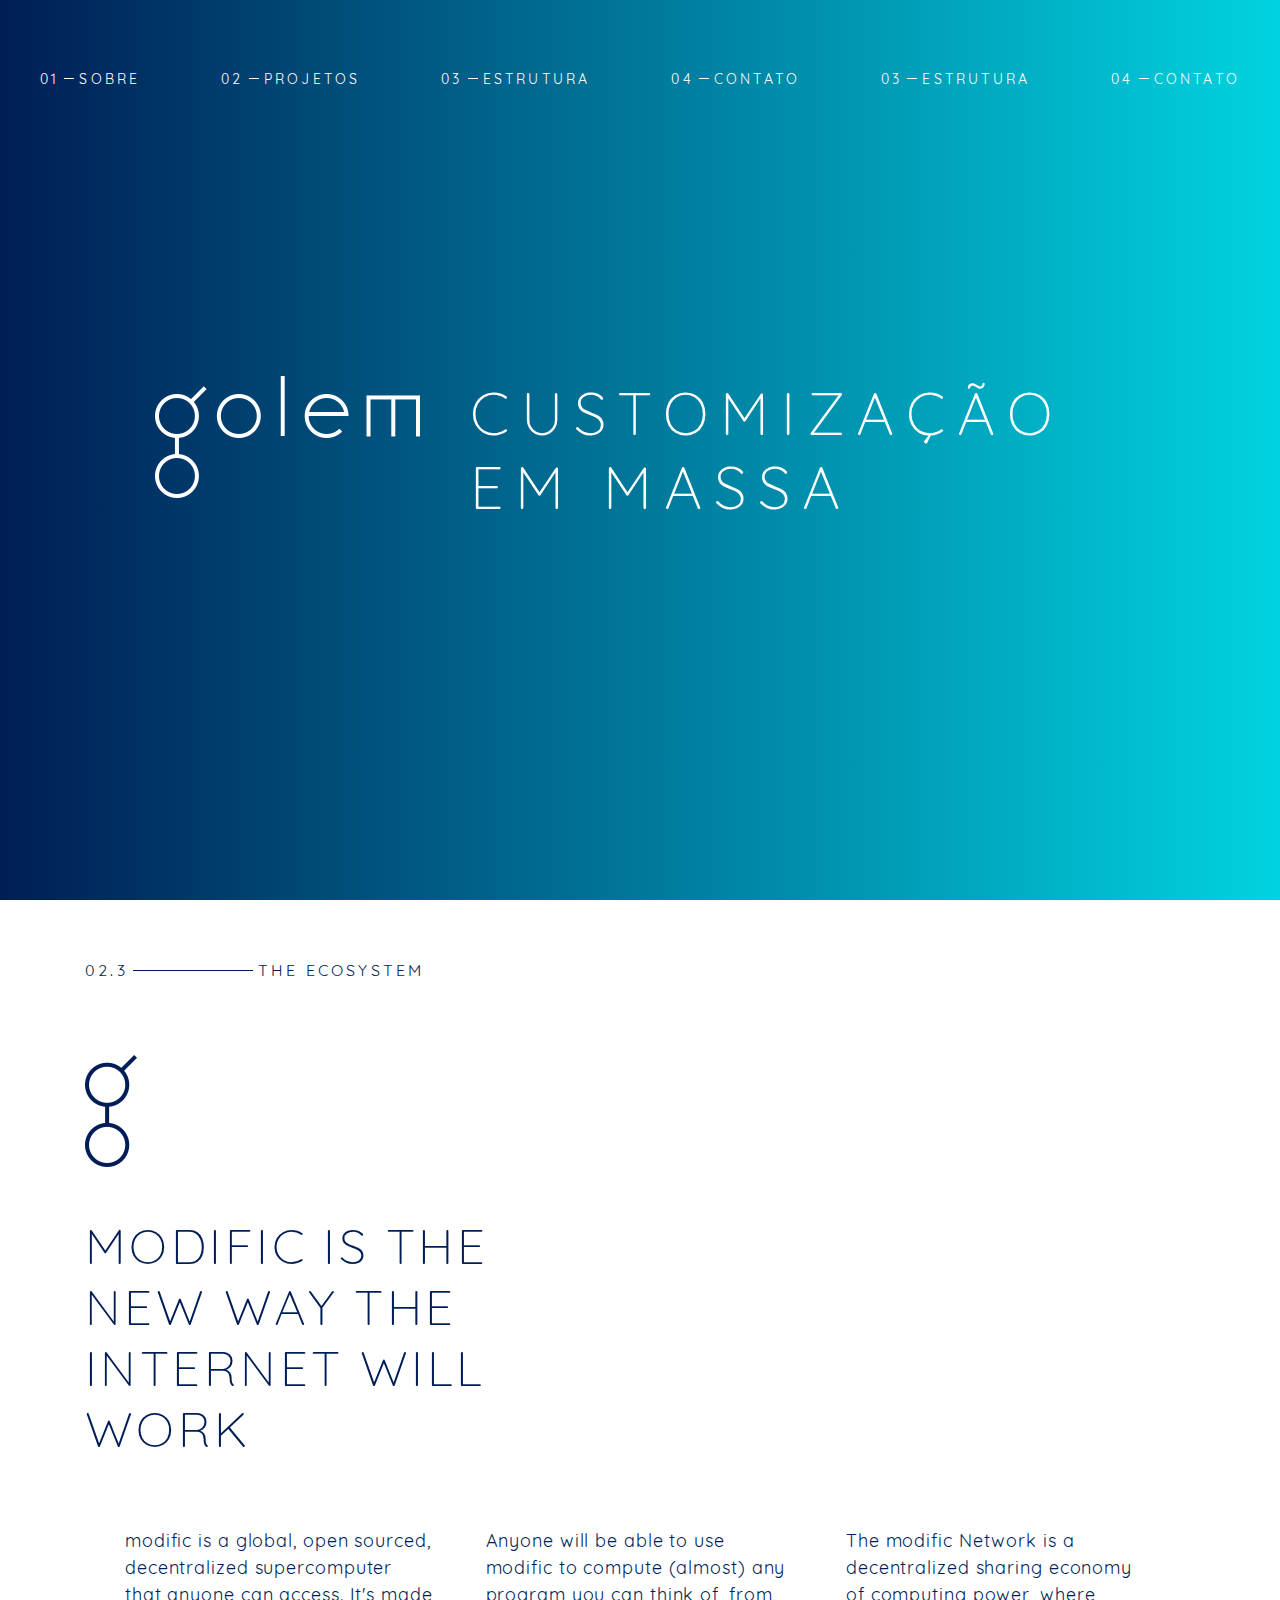
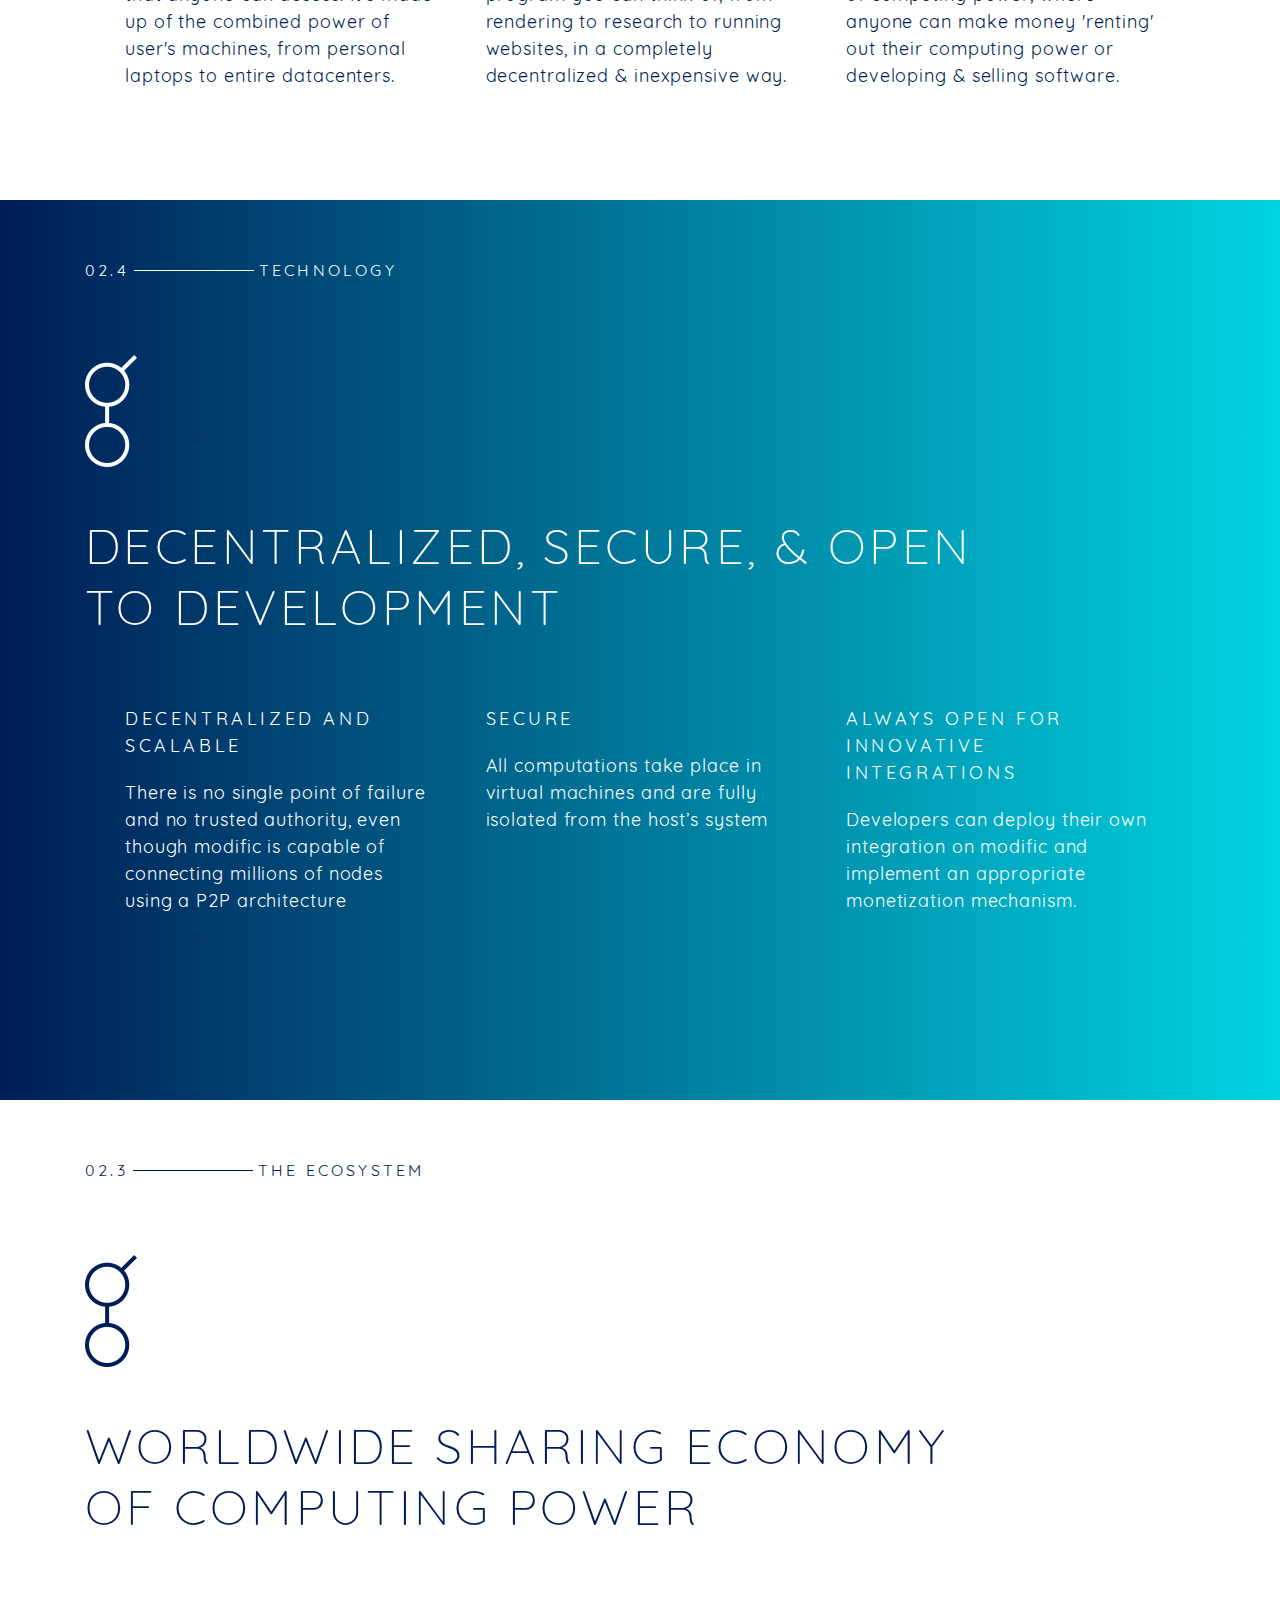
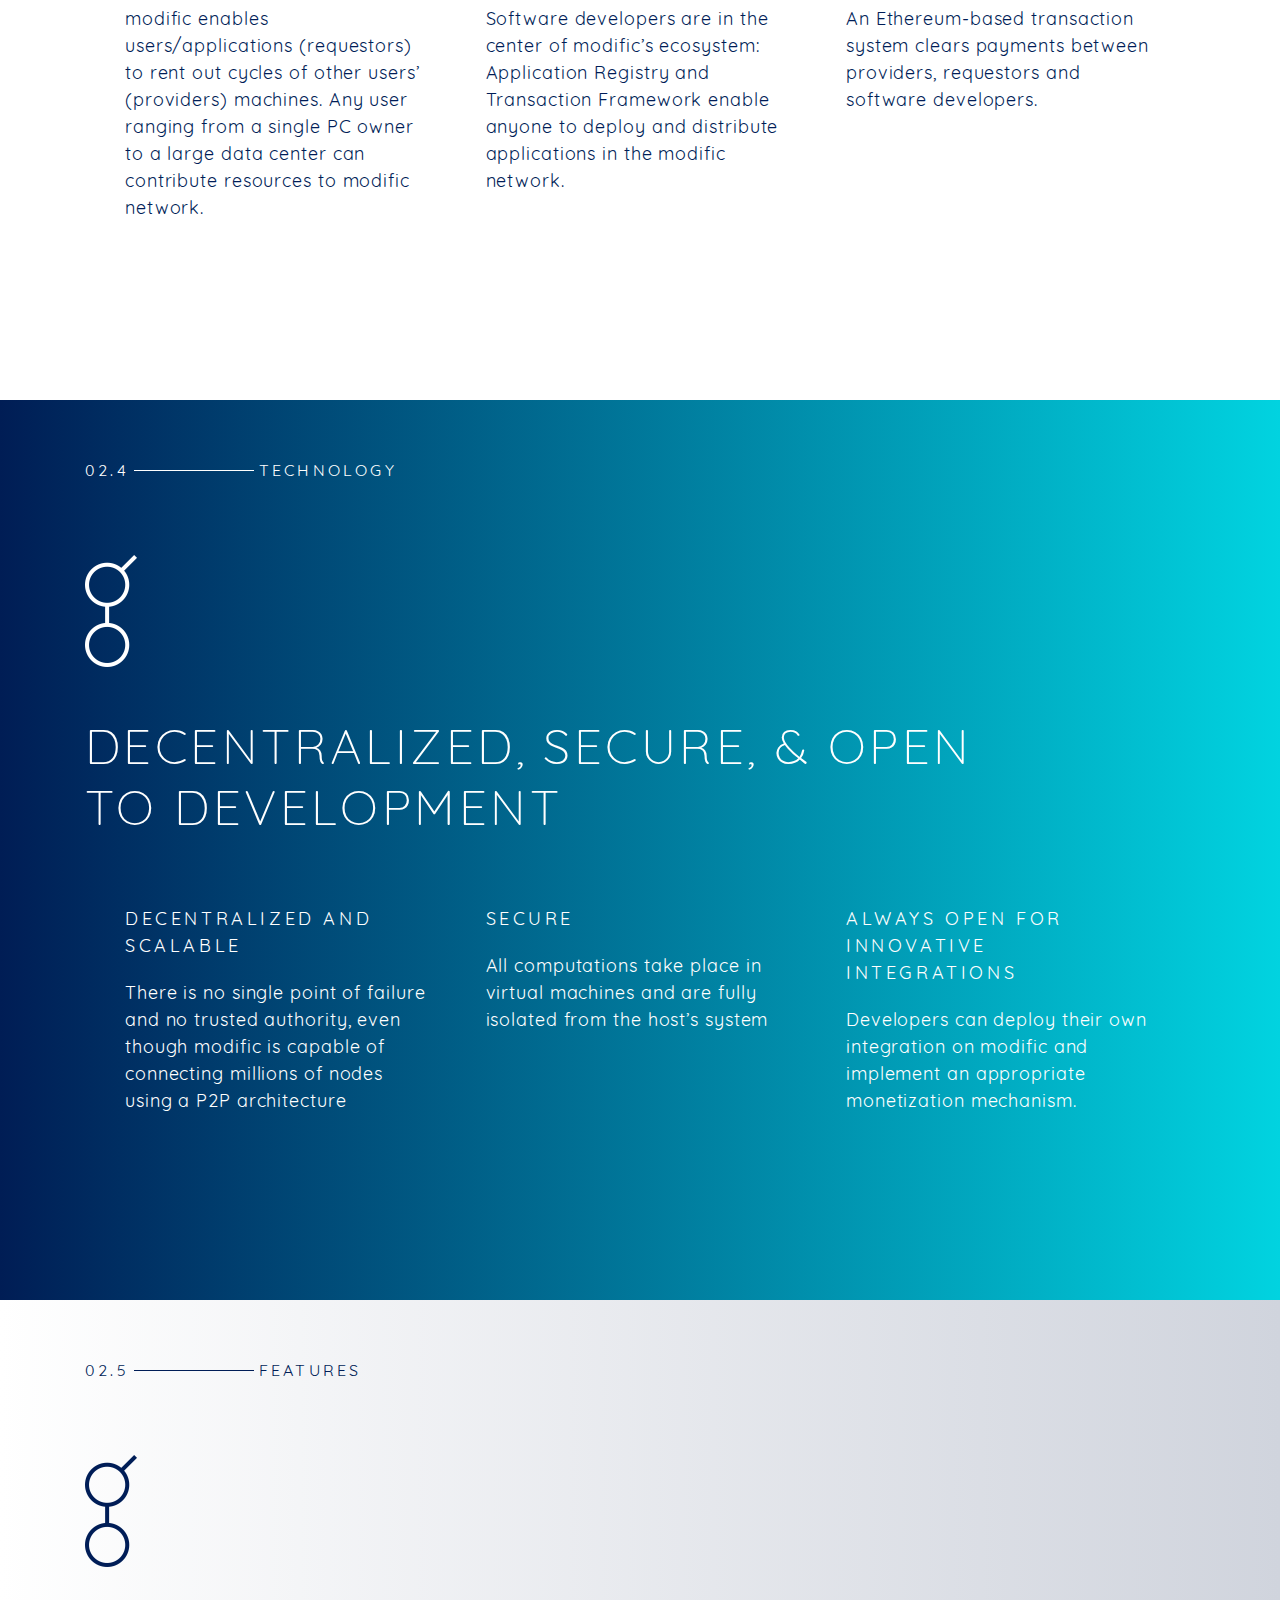
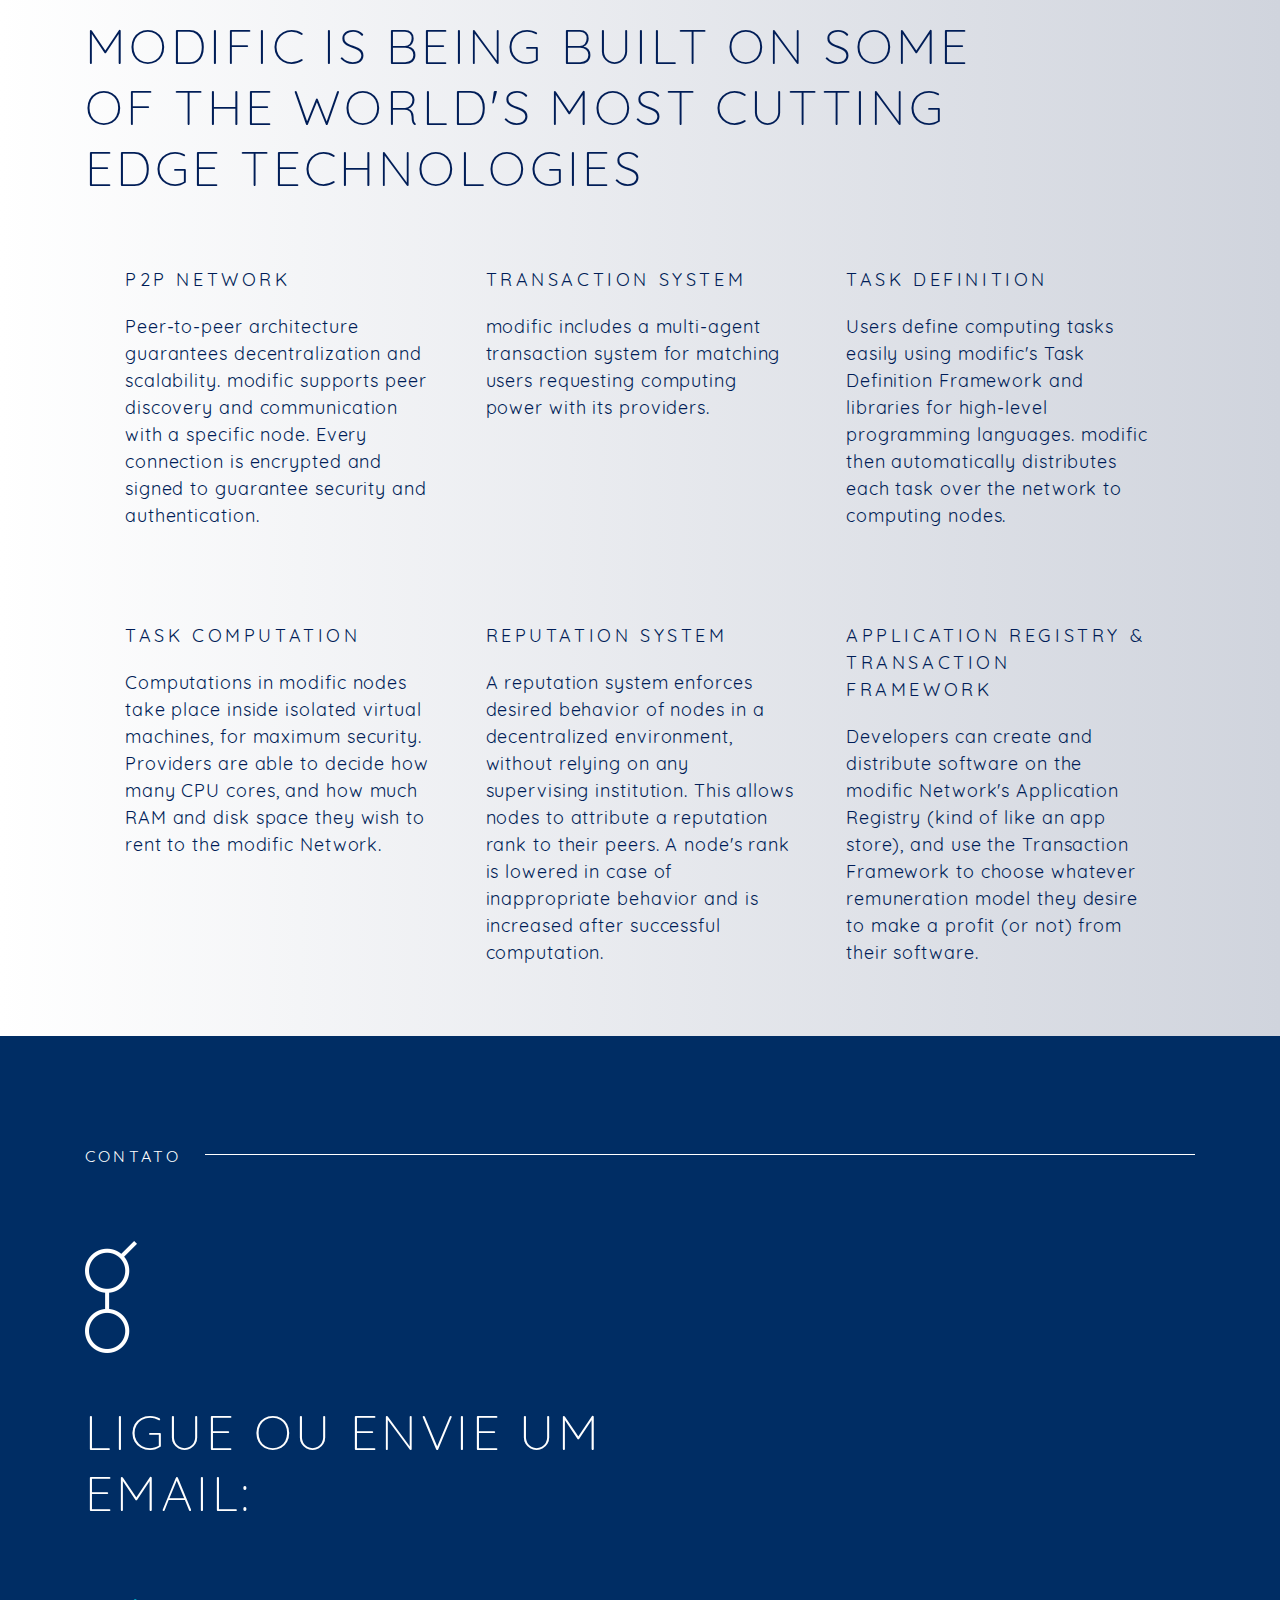
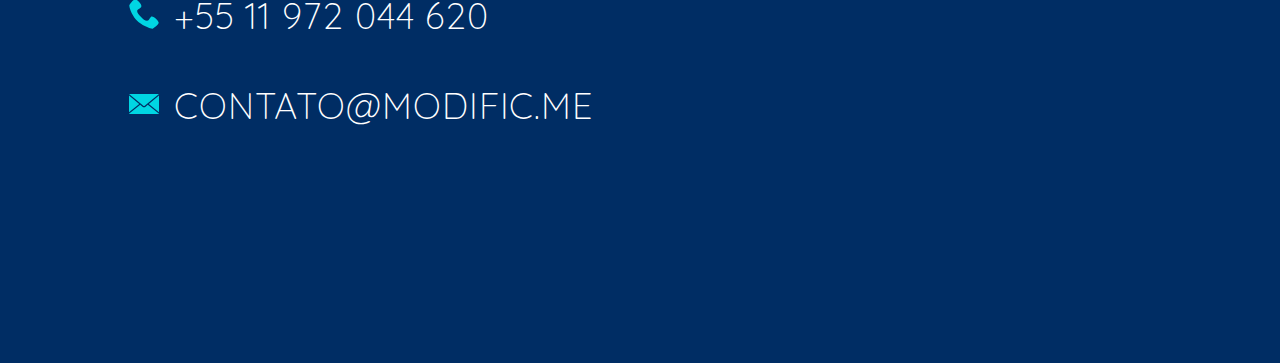
==== index.html @ 204a8d0f "Final do primeiro dia" ====
<!DOCTYPE html>
<html lang="en">
<head>
    <meta charset="UTF-8">
    <meta name="viewport" content="width=device-width, initial-scale=1, maximum-scale=1, user-scalable=no">
    <meta name="description" content="Mass Customization">
    <meta name="keywords" content="Modific, 3D">
    <meta name="msapplication-config" content="icons/browserconfig.xml" />
    <title>Modific.me</title>
    <link rel="stylesheet" href="css/vendor.min.css">
    <link rel="stylesheet" href="css/main.css">
    <link rel="stylesheet" href="css/additional.css">
    <!--[if IE]><link rel="shortcut icon" href="icons/favicon.ico"><![endif]-->
    <link rel="apple-touch-icon-precomposed" href="icons/apple-touch-icon.png">
    <link rel="icon" href="icons/favicon-32x32.png">
    <link rel="manifest" href="icons/manifest.json">
</head>
<body class="home">
<div class="container">
    <div class="wraper gradient" id="wraper1">
        <div class="page" id="home">
          <nav class="nav">
                <ul class="nav__list">
                    <li class="nav__item"><a href="sobre.html">01<span></span>sobre</a></li>
                    <li class="nav__item"><a href="projetos.html">02<span></span>projetos</a></li>
                    <li class="nav__item"><a href="estrutura.html">03<span></span>estrutura</a></li>
                    <li class="nav__item"><a href="contato.html">04<span></span>contato</a></li>
                    <li class="nav__item"><a href="estrutura.html">03<span></span>estrutura</a></li>
                    <li class="nav__item"><a href="contato.html">04<span></span>contato</a></li>
                </ul>
            </nav>
           <div class="inside">
                <div class="scroll"></div>
                <canvas id="stage" class="canvas"></canvas>
                <div class="hamburger"> <span>toggle menu</span></div>
                <div class="title"> <img src="img/modific.png">
                    <div class="text"> Customização<br>
                        em Massa</div>
               </div>
           </div>
        </div>
    </div>
    <div class="wraper white" id="wraper4">
        <div class="page" id="page4">
            <div class="inside">
                <header> 02.3<span></span>THE ECOSYSTEM</header>
                <section class="col-3">
                    <h1>modific Is The New Way The Internet Will Work</h1>
                    <div class="row">
                        <p>modific is a global, open sourced, decentralized supercomputer  that anyone can access. It's made up of the combined power of user's machines, from personal laptops to entire datacenters.</p>
                        <p>Anyone will be able to use modific to compute (almost) any program you can think of, from rendering to research to running websites, in a completely decentralized & inexpensive way.</p>
                        <p>The modific Network is a decentralized sharing economy of computing power, where anyone can make money 'renting' out their computing power or developing & selling software.</p>
                    </div>
                </section>
            </div>
        </div>
    </div>







    <div class="wraper gradient" id="wraper5">
        <div class="page" id="page5">
            <div class="inside">
                <header> 02.4<span></span>TECHNOLOGY</header>
                <section class="col-3">
                    <h1 class="wide">Decentralized, Secure, & Open to Development</h1>
                    <div class="row">
                        <p>
                           <span>DECENTRALIZED AND SCALABLE</span>
                            There is no single point of failure and no trusted authority, even though modific is capable of  connecting millions of nodes using a P2P architecture
                        </p>
                        <p>
                            <span>SECURE</span>
                            All computations take place in virtual machines and are fully isolated from the host’s system
                        </p>
                        <p>
                            <span>ALWAYS OPEN FOR INNOVATIVE INTEGRATIONS</span>
                            Developers can deploy their own integration on modific and implement an appropriate monetization mechanism.
                        </p>
                    </div>
                </section>
            </div>
        </div>
    </div>
    <div class="wraper white" id="wraper4">
        <div class="page" id="page4">
            <div class="inside">
                <header> 02.3<span></span>THE ECOSYSTEM</header>
                <section class="col-3">
                    <h1 class="wide">Worldwide Sharing Economy of Computing Power</h1>
                    <div class="row">
                        <p>modific enables users/applications (requestors) to rent out cycles of other users’ (providers) machines. Any user ranging from a single PC owner to a large data center can contribute resources to modific network.</p>
                        <p>Software developers are in the center of modific’s ecosystem: Application Registry and Transaction Framework enable anyone to deploy and distribute applications in the modific network.</p>
                        <p>An Ethereum-based transaction system clears payments between providers, requestors and software developers.</p>
                    </div>
                </section>
            </div>
        </div>
    </div>
    <div class="wraper gradient" id="wraper5">
        <div class="page" id="page5">
            <div class="inside">
                <header> 02.4<span></span>TECHNOLOGY</header>
                <section class="col-3">
                    <h1 class="wide">Decentralized, Secure, & Open to Development</h1>
                    <div class="row">
                        <p>
                           <span>DECENTRALIZED AND SCALABLE</span>
                            There is no single point of failure and no trusted authority, even though modific is capable of  connecting millions of nodes using a P2P architecture
                        </p>
                        <p>
                            <span>SECURE</span>
                            All computations take place in virtual machines and are fully isolated from the host’s system
                        </p>
                        <p>
                            <span>ALWAYS OPEN FOR INNOVATIVE INTEGRATIONS</span>
                            Developers can deploy their own integration on modific and implement an appropriate monetization mechanism.
                        </p>
                    </div>
                </section>
            </div>
        </div>
    </div>
    <div class="wraper grey-gradient font-dark" id="wraper6">
        <div class="page" id="page6">
            <div class="inside">
                <header> 02.5<span></span>FEATURES</header>
                <section class="col-3">
                    <h1 class="wide">modific is being built on some of the world's most cutting edge technologies</h1>
                    <div class="row">
                        <p>
                            <span>P2P Network</span>
                            Peer-to-peer architecture guarantees decentralization and scalability. modific supports peer discovery and communication with a specific node. Every connection is encrypted and signed to guarantee security and authentication.
                        </p>
                        <p>
                            <span>Transaction System</span>
                            modific includes a multi-agent transaction system for matching users requesting computing power with its providers.
                        </p>
                        <p>
                            <span>Task Definition</span>
                            Users define computing tasks easily using modific's Task Definition Framework and libraries for high-level programming languages. modific then automatically distributes each task over the network to computing nodes.
                        </p>
                    </div>
                    <div class="row">
                        <p>
                            <span>Task Computation</span>
                            Computations in modific nodes take place inside isolated virtual machines, for maximum security. Providers are able to decide how many CPU cores, and how much RAM and disk space they wish to rent to the modific Network.
                        </p>
                        <p>
                            <span>Reputation System</span>
                            A reputation system enforces desired behavior of nodes in a decentralized environment, without relying on any supervising institution. This allows nodes to attribute a reputation rank to their peers. A node's rank is lowered in case of inappropriate behavior and is increased after successful computation.
                        </p>
                        <p>
                            <span>Application Registry & Transaction Framework</span>
                            Developers can create and distribute software on the modific Network's Application Registry (kind of like an app store), and use the Transaction Framework to choose whatever remuneration model they desire to make a profit (or not) from their software.
                        </p>
                    </div>
                </section>
            </div>
        </div>
    </div>

    <div class="wraper blue" id="wraper9">
        <div class="page" id="contact">
            <div class="inside">
                <section class="col-3">
                    <div class="footer-title"><span>Contato</span></div>
                    <h1 class="white">Ligue ou envie um email:</h1>
                    <div class="row">
                        <ul>
                            <li>
                                <a href="tel:+55%2011%20972%20044%20620">
                                    <svg version="1.1" xmlns="http://www.w3.org/2000/svg" xmlns:xlink="http://www.w3.org/1999/xlink" x="0px" y="0px" height="30" width="38" viewBox="0 0 1000 1000" enable-background="new 0 0 1000 1000" xml:space="preserve">
                                        <metadata> Svg Vector Icons : http://www.onlinewebfonts.com/icon </metadata>
                                        <g>
                                            <g>
                                                <path d="M728.7,598c-65.3,65.3-65.3,130.7-130.7,130.7S467.3,663.3,402,598c-65.3-65.3-130.7-130.7-130.7-196s65.3-65.3,130.7-130.7C467.3,206,271.3,10,206,10S10,206,10,206c0,130.7,134.2,395.6,261.3,522.7C398.4,855.8,663.3,990,794,990c0,0,196-130.7,196-196C990,728.7,794,532.7,728.7,598z"/>
                                            </g>
                                        </g>
                                    </svg>
                                    +55 11 972 044 620
                                </a>
                            </li>
                            <li>
                                <a href="mailto:contato@modific.me">
                                    <svg height="30" width="38" xmlns="http://www.w3.org/2000/svg" xmlns:xlink="http://www.w3.org/1999/xlink" version="1.1" id="Capa_1" x="0px" y="0px" width="512px" height="512px" viewBox="0 0 612 612" style="enable-background:new 0 0 612 612;" xml:space="preserve">
                                        <g>
                                            <path d="M306.768,346.814h0.131c4.615,0,9.176-1.339,12.866-3.777l1.001-0.643c0.218-0.142,0.446-0.271,0.675-0.424l11.658-9.645   l278.259-229.624c-0.576-0.795-1.557-1.339-2.602-1.339H3.233c-0.751,0-1.448,0.272-2.003,0.729l291.125,239.954   C296.024,345.083,301.259,346.814,306.768,346.814z M0,133.899v340.37l208.55-168.471L0,133.899z M403.668,306.941L612,474.356   V135.031L403.668,306.941z M337.431,361.585c-8.305,6.814-19.168,10.57-30.576,10.57c-11.451,0-22.304-3.734-30.587-10.516   l-47.765-39.394L0,506.806v0.587c0,1.753,1.502,3.244,3.276,3.244h605.491c1.741,0,3.232-1.491,3.232-3.255v-0.544L383.693,323.4   L337.431,361.585z" fill="#454544"/>
                                        </g>
                                    </svg>
                                    contato@modific.me
                                </a>
                            </li>
                        </ul>
                    </div>
                </section>
            </div>
        </div>
    </div>
</div>
<script src="js/vendor.min.js"></script>
<script src="js/main.js"></script>
</body>
</html>
---- css/main.css ----
@font-face {
    font-family: 'Quicksand-Light';
    src: url("fonts/Quicksand-Light.ttf");
    font-weight: normal;
    font-style: normal
}

@font-face {
    font-family: 'Quicksand-Regular';
    src: url("fonts/Quicksand-Regular.ttf");
    font-weight: normal;
    font-style: normal
}

@font-face {
    font-family: 'Quicksand-Medium';
    src: url("fonts/Quicksand-Regular.ttf");
    font-weight: normal;
    font-style: normal
}

* {
    box-sizing: border-box;
    outline: none
}

html,
body,
.canvas {
    height: 100% !important;
    width: 100% !important;
    display: block
}

body {
    font-family: "Quicksand-Regular", Helvetica, Arial, Sans-serif;
    letter-spacing: 0.2em;
    -webkit-font-smoothing: antialiased;
    -moz-osx-font-smoothing: grayscale;
    text-rendering: optimizeLegibility;
}

a {
    color: #00d6e3;
    text-decoration: none;
}

a:hover {
    color: #00d6e3;
}

.static .container {
    position: relative;
    height: auto;
}

.container {
    position: absolute;
    top: 0;
    left: 0;
    z-index: 10;
    width: 100%;
    height: 100%;
    margin: 0 auto
}

.container .wraper {
    position: relative;
    width: 100%;
    padding: 0 20px
}

.clearfix:after {
    content: "";
    display: table;
    clear: both;
}

@media screen and (min-width: 768px) {
    .container .wraper {
        min-height: 100%
    }
}

@media screen and (min-width: 1024px) {
    .container .wraper {
        padding: 0 40px
    }
}

.wraper.gradient {
    background: #001d55;
    background: -moz-linear-gradient(left, #001d55 0%, #01d3e0 100%);
    background: -webkit-linear-gradient(left, #001d55 0%,#01d3e0 100%);
    background: linear-gradient(to right, #001d55 0%,#01d3e0 100%);
    filter: progid:DXImageTransform.Microsoft.gradient( startColorstr='#001d55', endColorstr='#01d3e0',GradientType=1 );
}

.container .wraper .hamburger {
    position: fixed;
    overflow: hidden;
    margin: 0;
    padding: 0;
    top: 70px;
    right: 30px;
    width: 55px;
    height: 34px;
    font-size: 0;
    text-indent: -9999px;
    cursor: pointer;
    z-index: 1000;
    display: none;
}

.container .wraper .hamburger span {
    display: block;
    position: absolute;
    top: 15px;
    width: 55px;
    left: 0;
    right: 18px;
    height: 4px;
    background-color: #001d57
}

.container .wraper .hamburger span::before,
.container .wraper .hamburger span::after {
    position: absolute;
    display: block;
    left: 0;
    width: 100%;
    height: 4px;
    background-color: #001d57;
    content: ""
}

.container .wraper .hamburger span::before {
    top: -14px
}

.container .wraper .hamburger span::after {
    bottom: -14px
}

.container .wraper .hamburger.is-active {
    position: absolute;
    z-index: 3000;
    top: 30px;
    right: 30px;
}

.container .wraper .hamburger.is-active span,
.container .wraper .hamburger.is-active span::before,
.container .wraper .hamburger.is-active span::after {
    background-color: #fff !important
}

.container .wraper:first-child {
    padding-bottom: 0;
    height: 100%
}

.container .wraper:first-child .page {
    padding: 0 !important
}

.container .wraper:first-child .page .title {
    width: 100%;
    position: absolute;
    top: 50%;
    left: 50%;
    text-align: center;
    -webkit-transform: translate(-50%, -50%);
    -moz-transform: translate(-50%, -50%);
    -ms-transform: translate(-50%, -50%);
    -o-transform: translate(-50%, -50%);
    transform: translate(-50%, -50%)
}

@media screen and (max-width: 480px) {
    .container .wraper:first-child .page .title img {
        width: 70%
    }
}

@media screen and (min-width: 1120px) {
    .container .wraper:first-child .page .title {
        -webkit-filter: blur(0);
        -moz-filter: blur(0);
        filter: blur(0);
        width: 970px;
        text-align: left
    }
    .container .wraper:first-child .page .title img,
    .container .wraper:first-child .page .title .text {
        float: left
    }
}

.container .wraper:first-child .page .title .text {
    color: #fff;
    text-transform: uppercase;
    font: 59px 'Quicksand-Light';
    letter-spacing: 0.2em;
    padding-left: 50px;
    display: none
}

@media screen and (min-width: 1120px) {
    .container .wraper:first-child .page .title .text {
        display: block
    }
}

.container .wraper:first-child .page .explore {
    position: absolute;
    bottom: 50px;
    left: 50%;
    -webkit-transform: translate(-50%, -50%);
    -moz-transform: translate(-50%, -50%);
    -ms-transform: translate(-50%, -50%);
    -o-transform: translate(-50%, -50%);
    transform: translate(-50%, -50%);
    text-align: center;
    cursor: pointer;
    color: #00d5e3;
    text-decoration: none;
    font: 10px 'Quicksand-Regular';
    letter-spacing: 0.2em;
    text-transform: uppercase;
    z-index: 3;
}

@media screen and (min-width: 1120px) {
    .container .wraper:first-child .page .explore {
        -webkit-filter: blur(0);
        -moz-filter: blur(0);
        filter: blur(0);
        text-align: left
    }
}

@media screen and (max-width: 520px) {
    .container .wraper:first-child .page .explore {
        bottom: 70px;
    }
}

@media screen and (min-width: 480px) {
    .container .wraper:first-child .page .explore {
        font-size: 18px
    }
}

.container .wraper:first-child .page .explore img,
.container .wraper:first-child .page .explore span {
    float: left;
    display: block
}

.container .wraper:first-child .page .explore span {
    padding: 10px 0 0 46px
}

.container .wraper:first-child .page .explore:before {
    position: absolute;
    top: 0;
    left: 0;
    content: '';
    background-image: url("../img/explore.png");
    background-repeat: no-repeat;
    background-position: 0 0;
    width: 26px;
    height: 42px
}

.container .wraper:first-child .page .explore:hover {
    color: #ffffff
}

.container .wraper:first-child .page .explore:hover:before {
    background-position: -26px 0
}

.container .wraper:last-child {
    padding-bottom: 20px
}

@media screen and (min-width: 1024px) {
    .container .wraper:last-child {
        padding-bottom: 40px
    }
}

.container .wraper:last-child .page {
    padding-bottom: 80px
}

.container .wraper.dark {
    background: #272727
}

.container .wraper.white {
    background: #fff
}

.container .wraper.grey {
    background: #f3f4f4;
    color: #001d57;
}

.container .wraper.blue {
    background: #002d64;
    color: #ffffff;
}

.container .wraper.grey-gradient {
    background: #d0d4dd;
    background: -moz-linear-gradient(left, #ffffff 0%, #d0d4dd 100%);
    background: -webkit-linear-gradient(left, #ffffff 0%,#d0d4dd 100%);
    background: linear-gradient(to right, #ffffff 0%,#d0d4dd 100%);
    filter: progid:DXImageTransform.Microsoft.gradient( startColorstr='#ffffff', endColorstr='#d0d4dd',GradientType=1 );
}

@media screen and (min-width: 768px) {
    .container .wraper.with-web .inside {
        padding-top: 0 !important
    }
}

@media screen and (min-width: 1280px) {
    .container .wraper.with-web .page section h1 {
        margin: 130px 0 78px 0
    }
}

.container .wraper .page {
    overflow: hidden;
    *zoom: 1;
    position: relative;
    width: 100%;
    height: 100%;
}

.container .wraper .page .inside {
    max-width: 1150px;
    margin: 0 auto;
    padding: 20px
}

.container .wraper .page header {
    color: #001d57;
    font: 16px "Quicksand-Medium";
    text-transform: uppercase;
    position: relative;
    margin-top: 90px;
}

.container .wraper .page header:first-child {
    margin-top: 40px;
}

.container .wraper .page header.with-margin {
    margin-bottom: 40px;
}

.container .wraper.gradient .page header, .container .wraper.dark .page header {
    color: #ffffff;
}

@media screen and (min-width: 768px) {
    .container .wraper .page header.with-web {
        margin-top: 100px;
        margin-bottom: 100px
    }
}

@media screen and (min-width: 1024px) {
    .container .wraper .page header.with-web {
        margin-top: 200px;
        margin-bottom: 100px
    }
}

@media screen and (min-width: 1424px) {
    .container .wraper .page header.with-web {
        margin-top: 300px;
        margin-bottom: 200px
    }
}

.container .wraper .page header span {
    position: relative;
    top: -5px;
    display: inline-block;
    width: 20px;
    margin: 0 5px;
    height: 1px;
    background: #001d57
}

.container .wraper.gradient .page header span, .container .wraper.dark .page header span {
    background: #ffffff;
}

@media screen and (min-width: 768px) {
    .container .wraper .page header span {
        width: 120px
    }
}

.container .wraper .page .web {
    display: none;
    position: absolute;
    top: 80px;
    left: 50%;
    width: 60%;
    max-width: 900px;
    -webkit-transform: translateX(-50%);
    -moz-transform: translateX(-50%);
    -ms-transform: translateX(-50%);
    -o-transform: translateX(-50%);
    transform: translateX(-50%);
    z-index: 0;
}

@media screen and (min-width: 768px) {
    .container .wraper .page .web {
        display: block
    }
}

.container .wraper .page section {
    overflow: hidden;
    *zoom: 1;
    z-index: 1;
    position: relative;
}

.container .wraper .page section ul {
    letter-spacing: 0.05em;
    font-family: 'Quicksand-Regular';
    font-size: 14px;
    padding-left: 20px;
    margin: 0;
}

.container .wraper .page section ul li {
    margin-top: 20px;
}

@media screen and (min-width: 1120px) {
    .container .wraper .page section {
        margin-bottom: 50px
    }
}

.container .wraper .page section h1 {
    position: relative;
    color: #001d57;
    font: 24px 'Quicksand-Light';
    letter-spacing: 0.07em;
    width: 90%;
    margin: 50px 0 50px 0;
    max-width: 500px;
    text-transform: uppercase;
}

.container .wraper .page section h1.wide {
    max-width: 920px;
}

.container .wraper.gradient .page section h1, .container .wraper.dark .page section h1 {
    color: #ffffff;
}

.container .wraper .page section h1.no-logo {
    margin-top: 40px;
}

.container .wraper .page section h1.no-logo:before {
    display: none;
}

.container .wraper .page section h1.white {
    color: #ffffff;
}

@media screen and (min-width: 768px) {
    .container .wraper .page section h1 {
        margin: 180px 0 50px 0;
        font-size: 49px
    }
    .container .wraper .page section h1:before {
        content: '';
        position: absolute;
        top: -130px;
        left: 0;
        background-image: url("../img/modific-letter-blue.png");
        background-position: 0 0;
        background-repeat: no-repeat;
        width: 52px;
        height: 112px
    }

    .container .wraper.gradient .page section h1:before, .container .wraper.dark .page section h1:before {
        background-image: url('../img/modific-letter-white.png');
    }

    .page-press .container .wraper .page section h1:before {
        background-image: url("../img/modific-blue.png");
        width: 265px;
        height: 122px
    }
}

@media screen and (min-width: 1280px) {
    .container .wraper .page section h1 {
        padding-top: 30px;
        margin: 205px 0 50px;
        width: 930px
    }
}

@media screen and (min-width: 1120px) {
    .container .wraper .page section .row {
        overflow: hidden;
        *zoom: 1;
        margin-bottom: 75px;
        padding: 0 40px;
    }
    .container .wraper .page section .row:last-child {
        margin-bottom: 0
    }
    .container .wraper .page section.col-3 p {
        width: 30%;
        margin-right: 5%;
        padding-right: 0;
    }
    .container .wraper .page section.col-3 p:last-child {
        margin-right: 0;
    }
    .container .wraper .page section.col-2 p, .container .wraper .page section.col-2 .row > div {
        width: 46%;
        padding-right: 0;
        margin-right: 8%;
    }
    .container .wraper .page section.col-2 p:last-child, .container .wraper .page section.col-2 .row > div:last-child {
        margin-right: 0;
    }
    .container .wraper .page section.col-2 .row > div {
        float: left;
    }
}

.container .wraper .page section p {
    color: #001d57;
    width: 100%;
    float: none;
    font: 14px 'Quicksand-Regular';
    margin-bottom: 40px;
    letter-spacing: 0.05em
}

.container .wraper.gradient .page section p, .container .wraper.dark .page section p {
    color: #ffffff;
}

.container .wraper .page section p span {
    text-transform: uppercase;
    display: block;
    margin-bottom: 20px;
    letter-spacing: 0.2em
}

.container .wraper .page section p span.uppercase {
    text-transform: uppercase;
    margin-bottom: 0;
    display: inline;
}

.container .wraper .page section p img,
.container .wraper .page section p svg {
    display: block;
    margin-top: 15px;
    border: 0
}

.container .wraper .page section p img.text-image {
    width: 100%;
    height: auto;
    margin-top: 5px;
}

.container .wraper .page section p img.photo {
    border-radius: 100%;
    max-width: 125px;
    height: auto;
    margin-bottom: 15px;
}

.container .wraper .page section p svg path {
    -webkit-transition: all 0.5s;
    -moz-transition: all 0.5s;
    -o-transition: all 0.5s;
    transition: all 0.5s;
    fill: #001d57;
}

.container .wraper .page section p a:hover svg path {
    fill: #001d57
}

@media screen and (min-width: 768px) {
    .container .wraper .page section p, .container .wraper .page section ul {
        font-size: 18px;
        line-height: 1.5em
    }
}

@media screen and (min-width: 1120px) {
    .container .wraper .page section p {
        margin-bottom: 0;
        float: left
    }
}

@media screen and (min-width: 1700px) {
    .container .wraper .page section p {
        padding-left: 60px
    }
}

.container .wraper .page section p:last-child {
    margin-right: 0
}

.container .wraper .page .video {
    position: relative;
    z-index: 2;
}

@media screen and (min-width: 768px) {
    .container .wraper .page .video {
        border: 1px solid #00d5e3;
        padding: 40px
    }
}

.container .wraper .page .video .inside {
    display: block;
    height: 0;
    padding-top: 10px;
    padding-bottom: 55.5%;
    margin-bottom: 10px;
    position: relative;
    overflow: hidden
}

.container .wraper .page .video .inside iframe {
    top: 0;
    left: 0;
    width: 100%;
    height: 100%;
    position: absolute;
    z-index: 1;
    opacity: 0;
    transition: opacity .5s;
}

.container .wraper #contact .imapp-btn .imapp,
.container .wraper #home .imapp-btn .imapp {
    background-image: url("../img/imapp.png");
    background-position: 0 0;
    background-repeat: no-repeat;
    width: 64px;
    height: 18px;
    display: inline-block
}

.container .wraper #contact .imapp-btn {
    position: absolute;
    right: 0;
    padding: 28px;
    -webkit-transition: all 0.5s;
    -moz-transition: all 0.5s;
    -o-transition: all 0.5s;
    transition: all 0.5s
}

.container .wraper #contact .imapp-btn:hover {
    background-color: #00d6e3
}

.container .wraper #home .imapp-btn {
    position: absolute;
    left: 50%;
    width: 100%;
    padding: 0 50px;
    -webkit-transform: translateX(-50%);
    -moz-transform: translateX(-50%);
    -ms-transform: translateX(-50%);
    -o-transform: translateX(-50%);
    transform: translateX(-50%);
    bottom: 50px;
    border: 0;
    display: none;
    color: #001d57;
    text-decoration: none;
    font-size: 20px;
    z-index: 2;
}

.container .wraper.gradient #home .imapp-btn {
    color: #00d5e3;
}

@media screen and (min-width: 620px) {
    .container .wraper #home .imapp-btn {
        display: block
    }
}

@media screen and (min-width: 1120px) {
    .container .wraper #home .imapp-btn {
        padding: 0;
        width: 925px
    }
}

@media screen and (max-width: 520px) {
    .container .wraper #home .imapp-btn {
        bottom: 20px;
    }
}

.container .wraper #contact ul {
    margin: 0;
    padding: 0
}

.container .wraper #contact ul li {
    list-style: none;
    color: #ffffff;
    font: 36px 'Quicksand-Light';
    margin-bottom: 45px;
    text-transform: uppercase
}

.container .wraper #contact ul li a {
    color: #ffffff;
    text-decoration: none;
    -webkit-transition: all 0.5s;
    -moz-transition: all 0.5s;
    -o-transition: all 0.5s;
    transition: all 0.5s
}

.container .wraper #contact ul li a svg path {
    fill: #00d6e3;
    -webkit-transition: all 0.5s;
    -moz-transition: all 0.5s;
    -o-transition: all 0.5s;
    transition: all 0.5s
}

.container .wraper #contact ul li a:hover {
    color: #00d6e3
}

.container .wraper #contact ul li a:hover svg path {
    fill: #00d6e3
}

.container .wraper #contact .row {
    margin-bottom: 0
}

.container .wraper #contact .imapp-btn {
    bottom: 0;
    border: 1px solid #00d6e3
}

.container .wraper #contact form {
    *zoom: 1;
    margin-bottom: 75px
}

.container .wraper #contact form:after {
    content: "";
    display: table;
    clear: both
}

.container .wraper #contact h1.white {
    width: auto;
    max-width: 700px;
}
.container .wraper #contact h1.white:before {
    background-image: url('../img/modific-letter-white.png');
}

@media screen and (min-width: 768px) {
    .container .wraper #contact form {
        border: 1px solid #00d6e3;
        padding: 40px
    }
}

.container .wraper #contact form input {
    float: left;
    height: 60px;
    font-size: 21px;
    font-family: "Quicksand-Regular";
}

.container .wraper #contact form input::-webkit-input-placeholder {
    color: #00d6e3;
    text-transform: uppercase;
    letter-spacing: .2em;
    transition: opacity .5s;
}

.container .wraper #contact form input:focus::-webkit-input-placeholder {
    opacity: .4;
}

.container .wraper #contact form input:-moz-placeholder {
    color: #00d6e3;
    text-transform: uppercase;
    letter-spacing: .2em;
    transition: opacity .5s;
}

.container .wraper #contact form input:focus:-moz-placeholder {
    opacity: .4;
}

.container .wraper #contact form input::-moz-placeholder {
    color: #00d6e3;
    text-transform: uppercase;
    letter-spacing: .2em;
    transition: opacity .5s;
}

.container .wraper #contact form input:focus::-moz-placeholder {
    opacity: .4;
}

.container .wraper #contact form input:-ms-input-placeholder {
    color: #00d6e3;
    text-transform: uppercase;
    letter-spacing: .2em;
    transition: opacity .5s;
}

.container .wraper #contact form input:focus:-ms-input-placeholder {
    opacity: .4;
}

.container .wraper #contact form input[type="email"] {
    width: 80%;
    border: 0;
    background: #004f7d;
    color: #00d6e3;
    padding: 0 20px
}

.container .wraper #contact form input[type="submit"] {
    width: 20%;
    border: 0;
    background: #00d6e3;
    color: #001d57;
    text-transform: uppercase;
    -webkit-transition: background 0.5s;
    -moz-transition: background 0.5s;
    -o-transition: background 0.5s;
    transition: background 0.5s;
    letter-spacing: .2em;
}

.container .wraper #contact form input[type="submit"]:hover {
    background: #ffffff;

}

.nav {
    font-family: "Quicksand-Medium";
    margin-top: 70px;
    position: relative;
    z-index: 4;
}

.nav--blue .nav__item {
    color: #001d57;
}

.nav--blue .nav__item a {
    color: #001d57;
}

.nav--blue .nav__item span {
    background-color: #001d57;
}

.nav__list {
    list-style: none;
    padding: 0;
    display: -webkit-box;
    display: -moz-box;
    display: -ms-flexbox;
    display: -webkit-flex;
    display: flex;
    -webkit-justify-content: space-around;
    justify-content: space-around;
}

.nav__item {
    display: inline-block;
    font-size: 14px;
    color: #ffffff;
    text-transform: uppercase;
    cursor: pointer;
}

.nav__item a {
    color: #ffffff;
    text-decoration: none;
}

.nav__item:hover a {
    color: #00d6e3;
}

.nav__item:hover span {
    background-color: #00d6e3;
}

.nav__item span {
    display: inline-block;
    vertical-align: top;
    width: 40px;
    height: 1px;
    background-color: #ffffff;
    margin: 8px 10px 0 10px;
}

.chart {
    position: relative;
}

.legend {
    width: 100%;
    margin-top: 80px;
    font-size: 0;
    display: none;
}

.legend__label, .legend__value {
    vertical-align: bottom;
    padding-bottom: 60px;
}

.legend__label {
    font-size: 18px;
    padding-right: 3%;
    padding-bottom: 63px;
    letter-spacing: 0.02em;
}

.legend__label:nth-child(3) {
    padding-left: 8%;
}

.legend__value {
    font-size: 49px;
    font-family: "Quicksand-Light";
    line-height: 49px;
    letter-spacing: 0.02em;
}

.button {
    display: inline-block;
    color: #001d57;
    text-decoration: none;
    text-transform: uppercase;
    height: 60px;
    line-height: 60px;
    font-size: 16px;
    font-family: "Quicksand-Regular";
}

.button--last {
    margin-bottom: 40px;
}

.button__arrow, .button__line {
    display: inline-block;
    margin-bottom: 4px;
    content: "";
    width: 70px;
    height: 1px;
    background-color: #001d57;
}

.button__line {
    margin-right: 20px;
}

.button__arrow {
    position: relative;
    width: 120px;
    margin-left: 20px;
}

.button__arrow:before, .button__arrow:after {
    position: absolute;
    content: "";
    width: 25px;
    height: 1px;
    background-color: #001d57;
    right: -3px;
}

.button__arrow:before {
    transform: rotate(45deg);
    -webkit-transform: rotate(45deg);
    -moz-transform: rotate(45deg);
    -ms-transform: rotate(45deg);
    -o-transform: rotate(45deg);
    top: -9px;
}

.button__arrow:after {
    transform: rotate(-45deg);
    -webkit-transform: rotate(-45deg);
    -moz-transform: rotate(-45deg);
    -ms-transform: rotate(-45deg);
    -o-transform: rotate(-45deg);
    top: 9px;
}

.button:hover {
    color: #00d6e3;
}

.button:hover .button__arrow:before, .button:hover .button__arrow:after, .button:hover .button__arrow, .button:hover .button__line {
    background-color: #00d6e3;
}

.row .btn {
    margin-top: 40px;
}

.container .wraper .page section.col-1 p {
    float: none;
}

.container #home .scroll {
    position: absolute;
    top: 0;
    left: 0;
    bottom: 0;
    right: 0;
    z-index: 1;
}

.countdown {
    font-size: 36px;
    font-family: "Quicksand-Light";
    text-transform: uppercase;
}

.video-placeholder {
    position: absolute;
    width: 100%;
    height: auto;
    left: 50%;
    top: 50%;
    transform: translate3d(-50%, -50%, 0);
    -webkit-transform: translate3d(-50%, -50%, 0);
    -moz-transform: translate3d(-50%, -50%, 0);
    -ms-transform: translate3d(-50%, -50%, 0);
    -o-transform: translate3d(-50%, -50%, 0);
    z-index: 0;
    transition: opacity .5s;
}

.press {
    color: #ffffff;
    margin-top: 100px;
}

.press .button {
    font-family: "Quicksand-Medium";
    color: #ffffff;
    float: right;
    margin-top: 40px;
}

.press .button .button__arrow,
.press .button .button__arrow:before,
.press .button .button__arrow:after {
    background-color: #ffffff
}

.press .button:hover {
    color: #00d6e3;
}

.press .button:hover .button__arrow:before,
.press .button:hover .button__arrow:after,
.press .button:hover .button__arrow,
.press .button:hover .button__line {
    background-color: #00d6e3;
}

.press__title {
    font-size: 16px;
    font-family: "Quicksand-Medium";
    text-transform: uppercase;
    margin-bottom: 90px;
}

.press__title span {
    display: inline-block;
    width: 200px;
}

.press__title:after {
    content: '';
    width: calc(100% - 200px);
    height: 1px;
    background-color: #ffffff;
    display: inline-block;
    vertical-align: top;
    margin-top: 8px;
}

.press__title--small {
    margin-bottom: 40px;
}

.press__title--small:after {
    display: none;
}

.press__title--small:before {
    content: '';
    width: 20%;
    height: 1px;
    background-color: #ffffff;
    display: inline-block;
    vertical-align: top;
    margin-top: 8px;
}

.press__title--small span {
    width: 80%;
    padding-left: 20px;
}

.press__column {
    width: 50%;
    float: left;
    margin-bottom: 90px;
}

.press__column p {
    font-size: 18px;
    font-family: "Quicksand-Regular";
    letter-spacing: 0.025em;
}

.press__column a {
    text-decoration:none;
}

.press__value {
    font-size: 49px;
    font-family: "Quicksand-Light";
    margin-left: 0px;
}

.press__value--small {
    font-size: 34px;
}

.press__value--smaller {
    font-size: 17px;
}

.press__value--upper {
    text-transform: uppercase;
}

.press__button {
    text-transform: uppercase;
    width: 100%;
    text-align: center;
    padding: 15px;
    border: 1px solid #ffffff;
    font-size: 36px;
    line-height: 38px;
    font-family: "Quicksand-Light";
    cursor: pointer;
    transition: background-color .5s, color .5s;
}

.press__button:hover {
    color: #001d57;
    background-color: #ffffff;
}

.footer-title {
    font-size: 16px;
    font-family: "Quicksand-Medium";
    text-transform: uppercase;
    color: #ffffff;
    margin-top: 90px;
}

.footer-title span {
    display: inline-block;
    width: 120px;
}

.footer-title:after {
    content: '';
    width: calc(100% - 120px);
    height: 1px;
    background-color: #ffffff;
    display: inline-block;
    vertical-align: top;
    margin-top: 8px;
}

[data-popup="show"] {
    display: none;
    position: relative;
}

.popup {
    color: #ffffff;
    font-size: 18px;
    margin: 100px 0;
}

.popup__content {
    letter-spacing: 0.05em;
    padding: 0 40px;
}

.popup__title {
    font-size: 16px;
    font-family: "Quicksand-Medium";
    text-transform: uppercase;
    margin-bottom: 60px;
}

.popup__title span {
    display: inline-block;
    width: 150px;
}

.popup__title:after {
    content: '';
    width: calc(100% - 150px);
    height: 1px;
    background-color: #ffffff;
    display: inline-block;
    vertical-align: top;
    margin-top: 8px;
}

.checkbox {
    margin-top: 45px;
}

.checkbox__input {
    width: 50px;
    height: 50px;
    border: 1px solid #ffffff;
    display: inline-block;
    margin-right: 20px;
    background-color: transparent;
    transition: background-color .3s;
}

.checkbox__input:hover {
    background-color: #ffffff;
}

.checkbox__input--checked {
    background: #ffffff url('../img/checkbox-checked.png') center center no-repeat;
    background-size: cover;
    -webkit-background-size: cover;
    -moz-background-size: cover;
    -ms-background-size: cover;
    -o-background-size: cover;
}

.checkbox__label {
    display: inline-block;
    vertical-align: top;
    margin-top: 13px;
}

.popup-overlay {
    width: 100%;
    height: 100%;
    position: absolute;
    top: 0;
    left: 0;
    right: 0;
    bottom: 0;
    background-color: rgba(253, 253, 253, .9);
    z-index: 10;
}

.popup-overlay--hide {
    display: none;
}

.eth-token {
    margin: 70px -40px;
    border: 1px solid #001d57;
    text-align: center;
    font-size: 36px;
    padding: 25px 10px;
    font-family: "Quicksand-Light";
    word-wrap: break-word;
}

#highResolutionLogo {
    display: block;
    float: right;
    position: absolute;
    right: 0;
    top: 80px;
}

.container .wraper .page section p.the_codeine {
    color: #ffffff;
    float: right;
    display: block;
    text-align: right;
    text-transform: uppercase;
}

.container .wraper .page section p.the_codeine a {
    color: #ffffff;
}

.container .wraper .page section p.the_codeine a:hover {
    color: #00d6e3;
}

.page-press .container .wraper .page section h2,
.page-press .container .wraper .page section h3 {
    font: 59px 'Quicksand-Light';
}

.page-press .container .wraper.gradient .page section h2 {
    color: #ffffff;
}

.page-press .container .wraper .page section h3 {
    margin: 0 0 25px 0;
    padding-left: 60px;
}

.page-press .container .wraper .page section .quote {
    position: relative;
}
.page-press .container .wraper .page section .quote:before {
    font: 59px 'Quicksand-Light';
    content: '';
    top: 18px;
    left: 20px;
    position: absolute;
    background-image: url('../img/quote.png');
    background-position: 0 0;
    background-repeat: no-repeat;
    width: 36px;
    height: 38px;
}

.page-press .container .wraper .page section .quote-metadata p {
    font: 20px 'Quicksand-Light';
    margin: 0;
    line-height: 1.5;
}

.page-press .container .wraper .page section .quote-metadata-author {
    text-transform: uppercase;
}

#press-mentions ul {
    margin: 80px 0 0 0;
    list-style: none;
    display: flex;
    flex-wrap: wrap;
    align-items: center;
    align-content: space-between;
    justify-content: space-between;
}

#press-mentions ul li {
    width: 200px;
    height: 140px;
    margin: 0 100px 80px 0;
}

#press-mentions ul li a {
    width: 100%;
    height: 100%;
    display: flex;
    align-items: flex-start;
    flex-direction: column;
    align-content: space-between;
    justify-content: space-between;
}

#press-mentions ul li a .button__arrow {
    margin-left: 0;
}

#loadMoreMentions {
    float: right;
    margin: 20px 0 20px 0;
    display: flex;
    align-items: center;
}

.page-alpha #page3 .row h2 {
    font: 59px 'Quicksand-Light';
    color: #ffffff;
    margin-bottom: 0;
}

.page-alpha #page3 .col-3 .row > div {
    display: inline-block;
    float: left;
    width: 240px;
    margin: 0 50px;
}

.page-alpha #page3 .col-3 .row > div h3 {
    color: #ffffff;
    font-size: 15px;
}

.page-alpha #page3 .col-3 .row > div p {
    width: auto;
    padding: 0;
    font-size: 15px;
}

.page-alpha .container .wraper .page .image {
    margin: 100px auto;
    max-width: 700px;
    border: 1px solid #00d5e3;
    padding: 40px;
    position: relative;
    z-index: 2;
}

.page-alpha .container .wraper .page .image .inside {
    display: block;
    max-width: 620px;
    max-height: 476px;
    position: relative;
    overflow: hidden;
    margin: 0 auto;
    padding: 0;
}
.page-alpha .container .wraper .page .image .inside img {
    max-width: 100%;
    display: block;
    width: 100%;
}

#furtherInstructions {
    color: #ffffff;
    margin: 20px 0;
}

#furtherInstructions:hover {
    color: #00d6e3;
}
#furtherInstructions:hover .button__arrow,
#furtherInstructions:hover .button__arrow:before,
#furtherInstructions:hover .button__arrow:after {
    background-color: #00d6e3;
}

#furtherInstructions .button__arrow,
#furtherInstructions .button__arrow:before,
#furtherInstructions .button__arrow:after {
    background-color: #fff;
}

.container .wraper .page section p.the_codeine a,
#loadMoreMentions,
#loadMoreMentions .button__arrow,
#loadMoreMentions .button__arrow:before,
#loadMoreMentions .button__arrow:after,
#press-mentions ul li a .button__arrow,
#press-mentions ul li a .button__arrow:before,
#press-mentions ul li a .button__arrow:after,
#furtherInstructions,
#furtherInstructions .button__arrow,
#furtherInstructions .button__arrow:before,
#furtherInstructions .button__arrow:after,
#highResolutionLogo,
#highResolutionLogo .button__arrow,
#highResolutionLogo .button__arrow:before,
#highResolutionLogo .button__arrow:after {
    -webkit-transition: all 0.5s;
    -moz-transition: all 0.5s;
    -o-transition: all 0.5s;
    transition: all 0.5s
}

@media screen and (max-width: 1300px) {
    .nav__item span {
        width: 10px;
        margin: 8px 5px 0 5px;
    }

    .nav__list {
        -webkit-justify-content: space-between;
        justify-content: space-between;
    }
}

@media screen and (max-width: 1119px) {
    .eth-token {
        margin: 70px 0;
    }

    .popup__content {
        padding: 0;
    }
}

@media screen and (max-width: 950px) {
    .nav {
        display: none;
        margin: 0 -20px;
        padding: 10px 40px;
        background: #ffffff;
        position: fixed;
        top: 0;
        left: 0;
        right: 0;
    }

    .nav__list {
        display: inline-block;
    }

    .nav__item {
        display: block;
        margin-bottom: 10px;
        font-size: 16px;
    }

    .nav__item a {
        color: #001d57;
    }

    .nav__item span {
        background-color: #001d57;
    }

    .container .wraper .hamburger {
        display: block;
    }

    .container .wraper .page {
        overflow: visible;
    }

    .legend__label, .legend__value {
        display: inline-block;
        width: 49%;
    }

    .legend__label:nth-child(3) {
        padding-left: 0;
    }

    .row .btn {
        margin-top: 20px;
    }

    .press__column {
        float: none;
        width: 100%;
    }

    .press__countdown, .press__value {
        margin-left: 20px;
    }

    .eth-token {
        font-size: 26px;
    }

    #highResolutionLogo {
        display: none;
    }
}

@media screen and (max-width: 768px) {
    .button--small {
        height: auto;
        line-height: normal;
    }
    .button--small .button__arrow {
        display: none;
    }
    .button {
        font-size: 14px;
    }

    .popup {
        font-size: 14px;
    }

    .checkbox__input {
        width: 40px;
        height: 40px;
    }

    .checkbox__label {
        margin-top: 10px;
    }
}

@media screen and (max-width: 680px) {
    .container .wraper #contact ul li {
        font-size: 26px;
    }

    .button__line {
        display: none;
    }
}

@media screen and (max-width: 560px) {
    .legend__label, .legend__value {
        display: block;
        width: 100%;
        padding-bottom: 0;
    }

    .legend__label {
        margin-bottom: 10px;
    }

    .legend__value {
        margin-bottom: 40px;
    }

    .button__arrow {
        width: 60px;
    }

    .container .wraper #contact ul li {
        font-size: 18px;
        margin-bottom: 30px;
    }

    .press__value {
        font-size: 36px;
    }

    .press__value--small, .countdown {
        font-size: 26px;
    }

    .press__button {
        font-size: 26px;
        line-height: 28px;
    }
}

@media screen and (max-width: 470px) {
    .container .wraper #contact form input[type="email"] {
        width: 60%;
        font-size: 18px;
    }

    .container .wraper #contact form input[type="submit"] {
        width: 40%;
        font-size: 18px;
    }

    .container .wraper #contact ul li {
        font-size: 16px;
    }

    .chart {
        display: none !important;
    }

    .legend {
        margin-top: 40px;
    }
}

@media screen and (max-width: 420px) {
    .button {
        font-size: 12px;
        height: 40px;
        line-height: 40px;
        letter-spacing: 0.15em;
    }

    .button--last {
        margin-bottom: 20px;
    }

    .button__arrow {
        width: 30px;
        margin-left: 10px;
    }

    .button__arrow:before, .button__arrow:after {
        width: 10px;
        right: -1px;
    }

    .button__arrow:before {
        top: -4px;
    }

    .button__arrow:after {
        top: 4px;
    }

    .row .btn {
        margin-top: 10px;
    }

    .container .wraper #contact ul li {
        font-size: 12px;
        margin-bottom: 10px;
    }

    .container .wraper #contact ul li svg {
        width: 20px;
        margin-bottom: -10px;
    }

    .container .wraper .page section p {
        margin-bottom: 20px;
    }

    .press__countdown, .press__value {
        margin-left: 10px;
    }

    .countdown, .press__value--small {
        font-size: 20px;
    }
}



.container .inside .canvas {
    position: absolute;
    top: 0;
    left: 0;
}
@media screen and (min-width: 1024px) {
    #home .inside {
        padding-top: 0 !important
    }
    #page2 {
        margin-bottom: -300px;
    }
    #page3 {
        padding-top: 400px
    }
    #wraper3 .web {
        top: 350px
    }
}

@media screen and (min-width: 1280px) {
    #page2 {
        margin-bottom: -400px;
    }
    #page3 {
        padding-top: 365px
    }
    #wraper3 .web {
        top: 380px
    }
}

@media screen and (min-width: 1700px) {
    #page3 {
        padding-top: 400px
    }
    #wraper3 .web {
        top: 500px
    }
}
---- css/additional.css ----
a.line-after {
  color: #001d57;
  text-decoration: none;
  transition: all 0.5s;
  position: relative;
}

a.line-after:hover {
  color: #00d6e3;
}

a.line-after:hover:after {
  background: #00d6e3;
}

a.line-after:after {
  content: '';
  position: absolute;
  top: 10px;
  left: 100%;
  margin-left: 20px;
  width: 100px;
  height: 1px;
  background: #001d57;
}

.slides {
  margin-top: 100px;
  display: inline-block;
  border: 1px solid #00d6e3;
  padding: 40px;
}

.slides img {
  max-width: 100%;
}

#page8 p img {
  margin-bottom: 20px;
}

body.faq .container .wraper .page section h1 {
  width: 100%;
  margin: 80px 0;
}

body.faq .container .wraper .page section h1:before {
  display: none;
}

body.faq .container .wraper .page section h1.with-logo {
  margin-top: 205px;
}

body.faq .container .wraper .page section h1.with-logo:before {
  display: block;
}

body.faq .container .wraper #contact section h1 {
  margin: 205px 0 80px;
}

body.faq .container .wraper #contact section h1:before {
  display: block;
}

body.faq ul.faq-list {
  margin: 0;
  padding: 0;
}

body.faq ul.faq-list li {
  list-style: none;
  color: #001d57;
  font-size: 21px;
  margin-bottom: 50px;
  padding-left: 80px;
  position: relative;
  cursor: pointer;
  font-family: "Geomanist Light";
}

body.faq ul.faq-list li span {
  padding-top: 20px;
  text-transform: none;
  display: none;
  cursor: auto;
}

body.faq ul.faq-list li span li {
  cursor: auto;
}

body.faq ul.faq-list li.open span {
  display: block;
}

body.faq ul.faq-list li:before,body.faq ul.faq-list li:after  {
  content: '';
  position: absolute;
  top: 15px;
  left: 0;
  width: 50px;
  height: 1px;
  background: #001d57;
  transition: all .5s;
}

body.faq ul.faq-list > li.open:before {
  transform: rotate(45deg);
}

body.faq ul.faq-list > li.open:after {
  transform: rotate(-45deg);
}

body.faq ul.faq-list > li span ul {
    margin-top: 50px;
}

body.faq ul.faq-list > li span ul li {
    text-transform: none;
}

body.faq ul.faq-list > li span ul li a {
    color: #b66f6f;
}

body.faq .back-home {
  position: absolute;
  left: 80px;
  top: 50px;
  text-transform: uppercase;
}

body.faq .back-home a {
  transition: all 0.5s;
  color: #b66f6f;
  text-decoration: none;
}

body.faq .back-home a:hover {
  color: #757c97;
}

.container .wraper #home .imapp-btn {
  display: block;
}
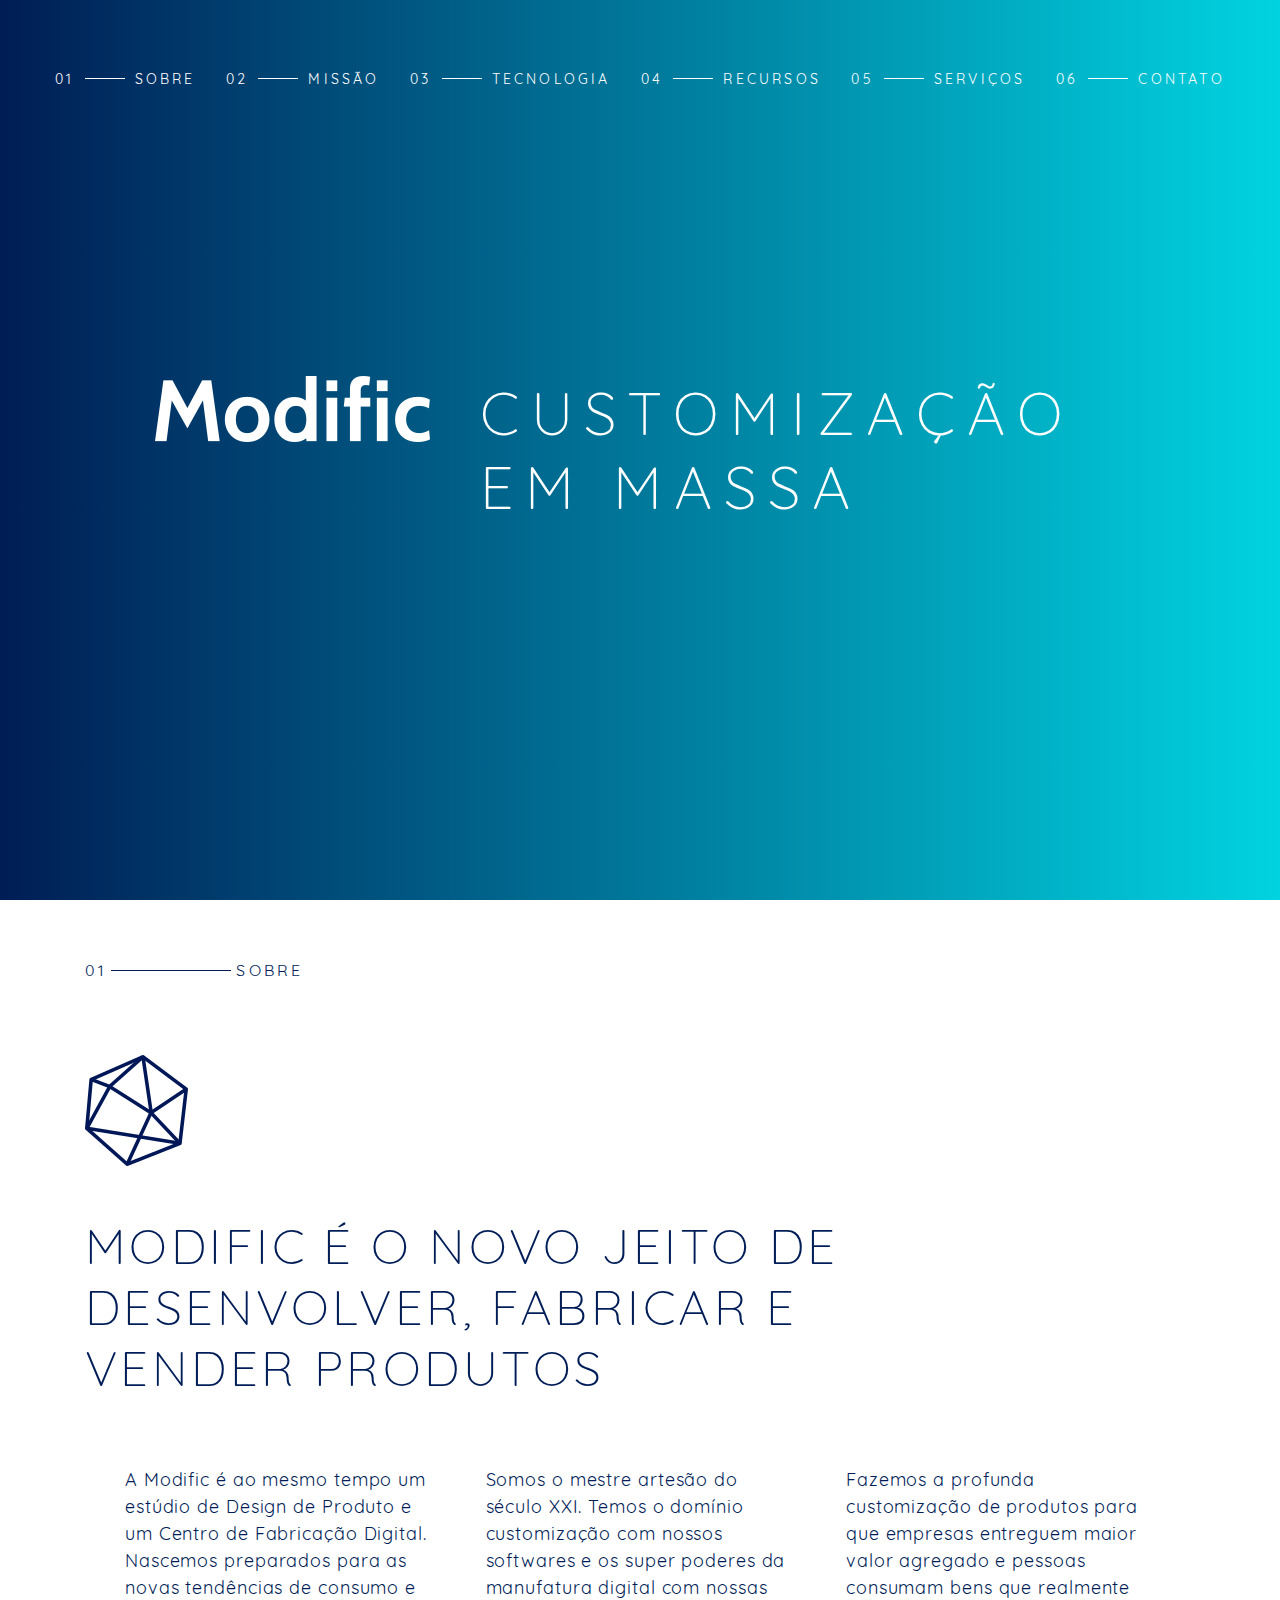
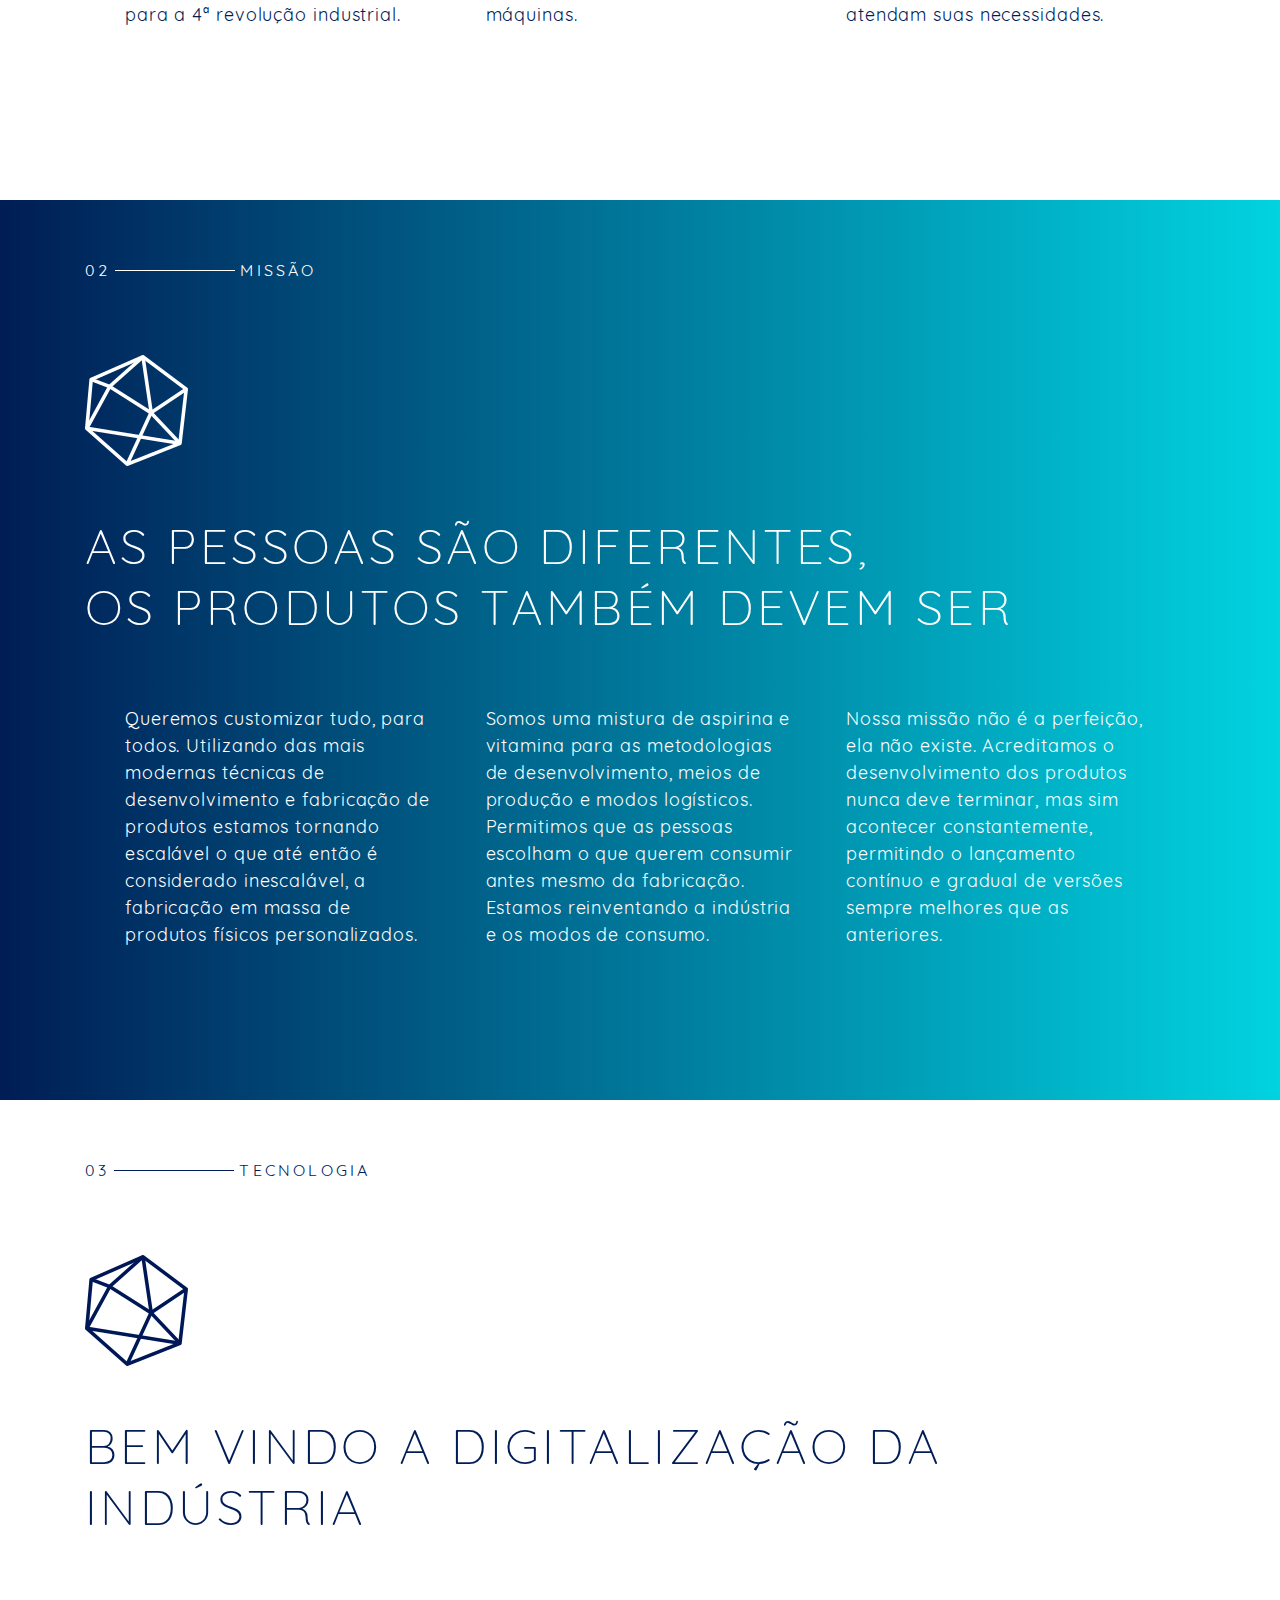
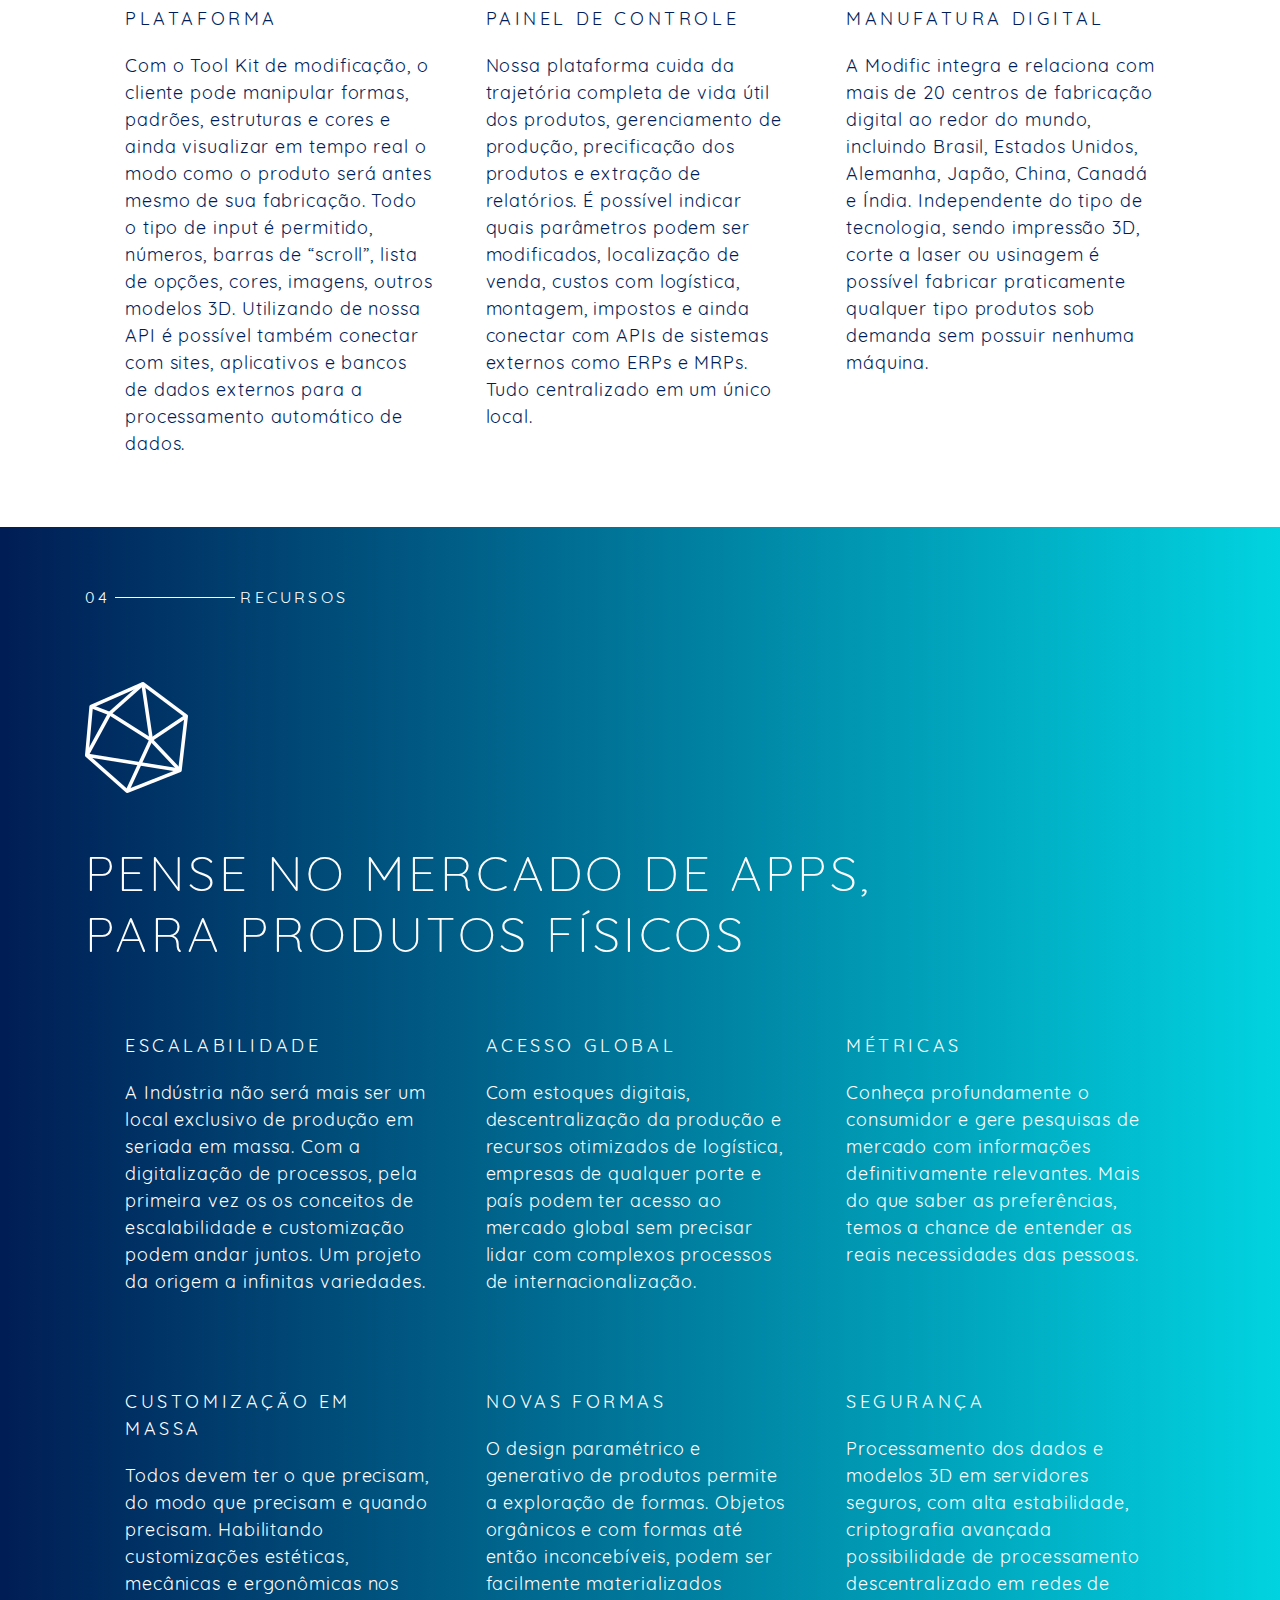
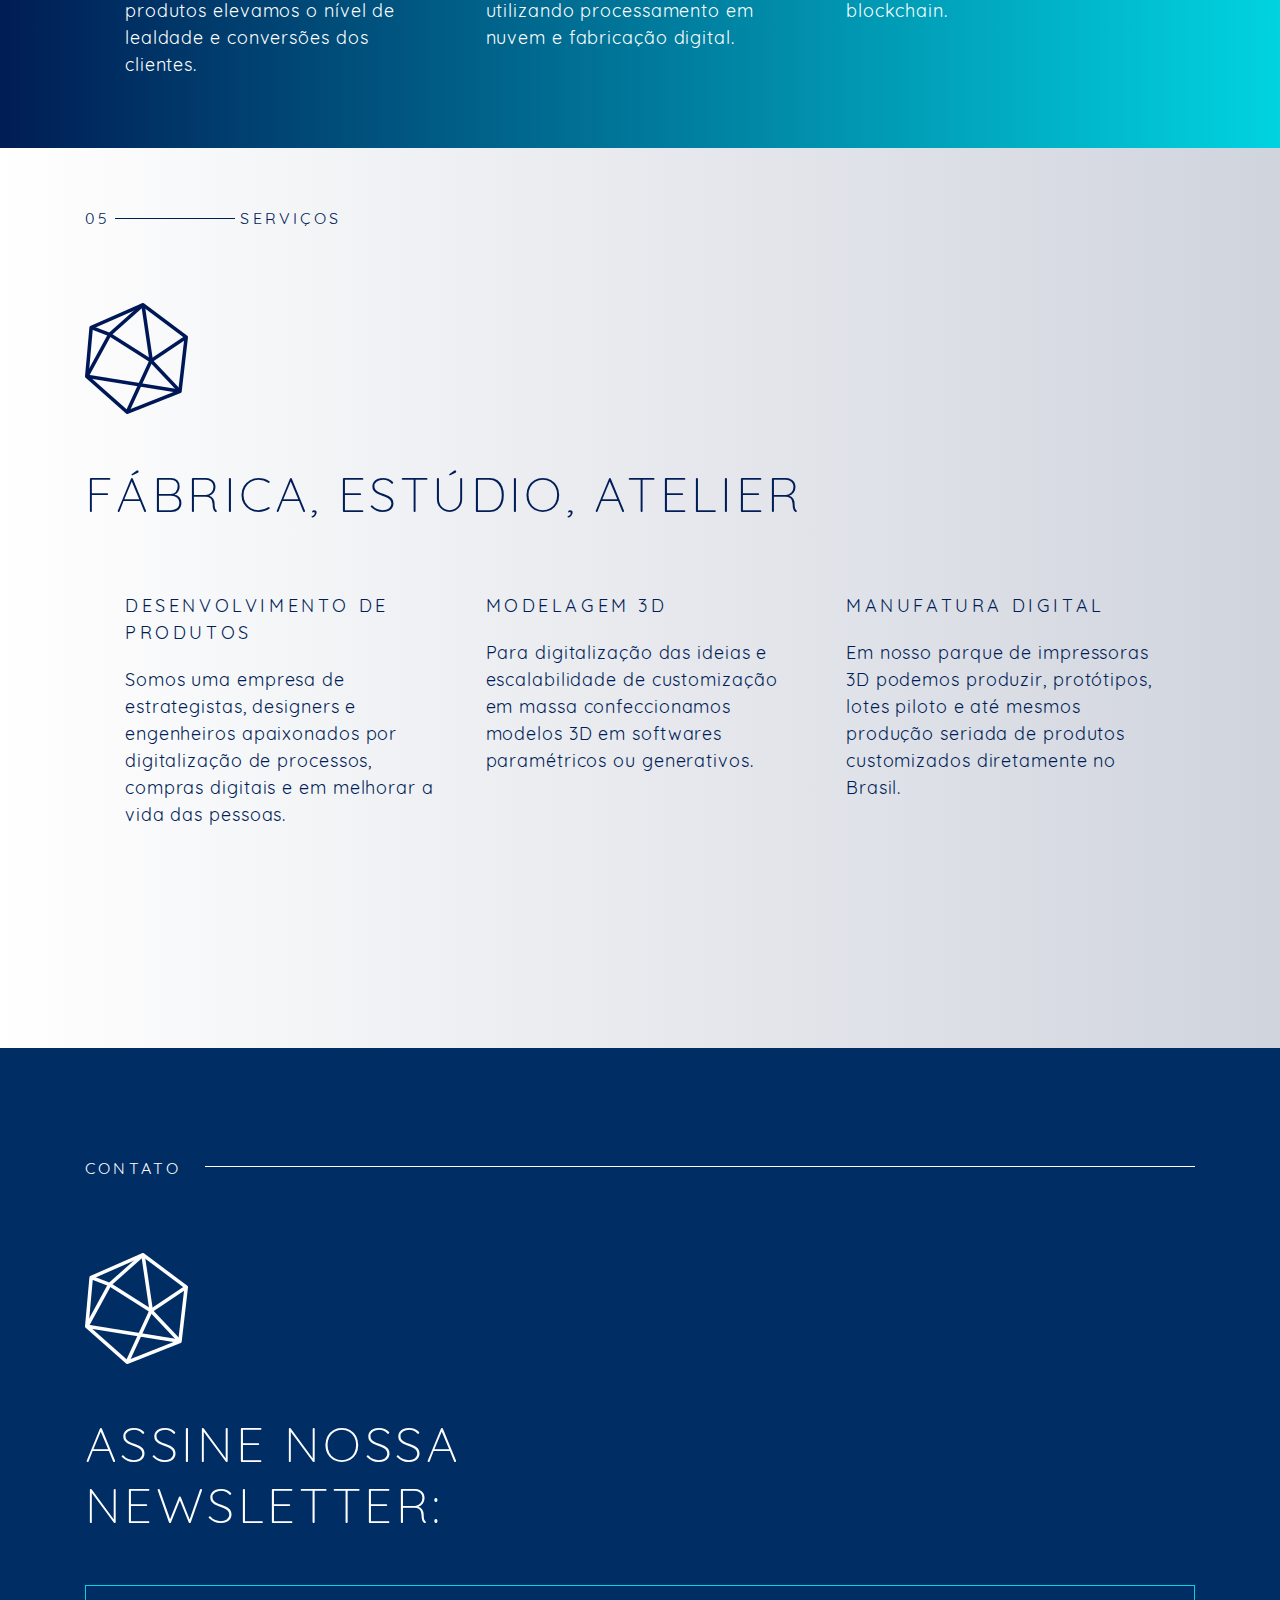
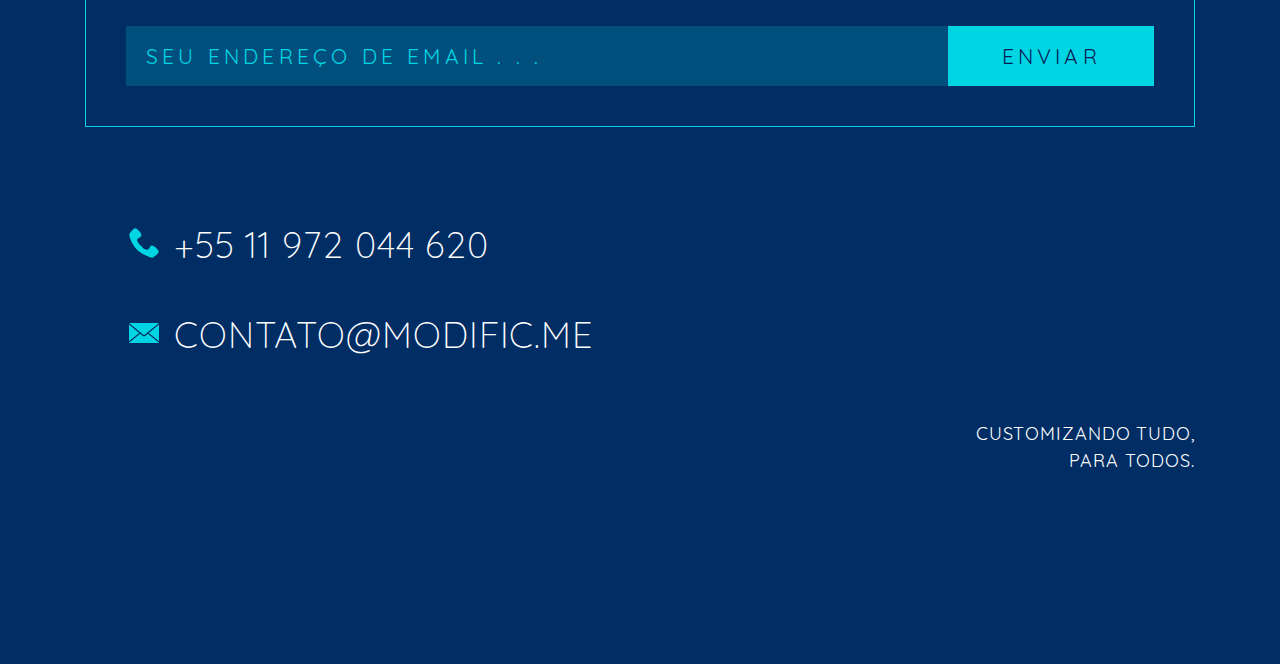
==== commit c0b72256: "Revisão com textos. imagens e smooth scroll" ====
--- a/index.html
+++ b/index.html
@@ -1,10 +1,10 @@
 <!DOCTYPE html>
-<html lang="en">
+<html lang="pt-br">
 <head>
     <meta charset="UTF-8">
     <meta name="viewport" content="width=device-width, initial-scale=1, maximum-scale=1, user-scalable=no">
     <meta name="description" content="Mass Customization">
-    <meta name="keywords" content="Modific, 3D">
+    <meta name="keywords" content="Modific, 3D, Impressão 3D, Customização em Massa">
     <meta name="msapplication-config" content="icons/browserconfig.xml" />
     <title>Modific.me</title>
     <link rel="stylesheet" href="css/vendor.min.css">
@@ -12,8 +12,10 @@
     <link rel="stylesheet" href="css/additional.css">
     <!--[if IE]><link rel="shortcut icon" href="icons/favicon.ico"><![endif]-->
     <link rel="apple-touch-icon-precomposed" href="icons/apple-touch-icon.png">
-    <link rel="icon" href="icons/favicon-32x32.png">
+    <link rel="icon" href="img/favicon-32x32.png" type="image/png">
     <link rel="manifest" href="icons/manifest.json">
+    <script src="https://ajax.googleapis.com/ajax/libs/jquery/3.2.1/jquery.min.js"></script>
+    <script src="js/smooth.js"></script>
 </head>
 <body class="home">
 <div class="container">
@@ -21,155 +23,154 @@
         <div class="page" id="home">
           <nav class="nav">
                 <ul class="nav__list">
-                    <li class="nav__item"><a href="sobre.html">01<span></span>sobre</a></li>
-                    <li class="nav__item"><a href="projetos.html">02<span></span>projetos</a></li>
-                    <li class="nav__item"><a href="estrutura.html">03<span></span>estrutura</a></li>
-                    <li class="nav__item"><a href="contato.html">04<span></span>contato</a></li>
-                    <li class="nav__item"><a href="estrutura.html">03<span></span>estrutura</a></li>
-                    <li class="nav__item"><a href="contato.html">04<span></span>contato</a></li>
+                    <li class="nav__item"><a href="#sobre">01<span></span>sobre</a></li>
+                    <li class="nav__item"><a href="#missao">02<span></span>missão</a></li>
+                    <li class="nav__item"><a href="#tecnologia">03<span></span>tecnologia</a></li>
+                    <li class="nav__item"><a href="#recursos">04<span></span>recursos</a></li>
+                    <li class="nav__item"><a href="#serviços">05<span></span>serviços</a></li>
+                    <li class="nav__item"><a href="#contato">06<span></span>contato</a></li>
                 </ul>
             </nav>
            <div class="inside">
                 <div class="scroll"></div>
                 <canvas id="stage" class="canvas"></canvas>
-                <div class="hamburger"> <span>toggle menu</span></div>
                 <div class="title"> <img src="img/modific.png">
-                    <div class="text"> Customização<br>
+                <div class="text"> Customização<br>
                         em Massa</div>
                </div>
            </div>
         </div>
     </div>
-    <div class="wraper white" id="wraper4">
-        <div class="page" id="page4">
-            <div class="inside">
-                <header> 02.3<span></span>THE ECOSYSTEM</header>
-                <section class="col-3">
-                    <h1>modific Is The New Way The Internet Will Work</h1>
-                    <div class="row">
-                        <p>modific is a global, open sourced, decentralized supercomputer  that anyone can access. It's made up of the combined power of user's machines, from personal laptops to entire datacenters.</p>
-                        <p>Anyone will be able to use modific to compute (almost) any program you can think of, from rendering to research to running websites, in a completely decentralized & inexpensive way.</p>
-                        <p>The modific Network is a decentralized sharing economy of computing power, where anyone can make money 'renting' out their computing power or developing & selling software.</p>
-                    </div>
-                </section>
-            </div>
-        </div>
-    </div>
+    <div class="wraper white" id="sobre">
+        <div class="page">
+            <div class="inside">
+                <header> 01<span></span>SOBRE</header>
+                <section class="col-3">
+                    <h2>Modific é o novo jeito de desenvolver, fabricar e vender produtos</h2>
+                    <div class="row">
+                        <p>A Modific é ao mesmo tempo um estúdio de Design de Produto e um Centro de Fabricação Digital. Nascemos preparados para as novas tendências de consumo e para a 4ª revolução industrial.</p>
+                        <p>Somos o mestre artesão do século XXI. Temos o domínio customização com nossos softwares e os super poderes da manufatura digital com nossas máquinas.</p>
+                        <p>Fazemos a profunda customização de produtos para que empresas entreguem maior valor agregado e pessoas consumam bens que realmente atendam suas necessidades.</p>
+                    </div>
+                </section>
+            </div>
+        </div>
+    </div>
+    <div class="wraper gradient" id="missao">
+        <div class="page">
+            <div class="inside">
+                <header> 02<span></span>MISSÃO</header>
+                <section class="col-3">
+                    <h2>As pessoas são diferentes,
+                      <br> os produtos também devem ser</h2>
+                    <div class="row">
+                        <p>Queremos customizar tudo, para todos. Utilizando das mais modernas técnicas de desenvolvimento e fabricação de produtos estamos tornando escalável o que até então é considerado inescalável, a fabricação em massa de produtos físicos personalizados.</p>
+                        <p>Somos uma mistura de aspirina e vitamina para as metodologias de desenvolvimento, meios de produção e modos logísticos. Permitimos que as pessoas escolham o que querem consumir antes mesmo da fabricação. Estamos reinventando a indústria e os modos de consumo.</p>
+                        <p>Nossa missão não é a perfeição, ela não existe. Acreditamos o desenvolvimento dos produtos nunca deve terminar, mas sim acontecer constantemente, permitindo o lançamento contínuo e gradual de versões sempre melhores que as anteriores.</p>
+                    </div>
+                </section>
+            </div>
+        </div>
+    </div>
+    <div class="wraper white" id="tecnologia">
+        <div class="page">
+            <div class="inside">
+                <header> 03<span></span>TECNOLOGIA</header>
+                <section class="col-3">
+                    <h2 class="wide">Bem vindo a digitalização da Indústria</h2>
+                    <div class="row">
+                      <p>
+                         <span>PLATAFORMA</span>
+                         Com o Tool Kit de modificação, o cliente pode manipular formas, padrões, estruturas e cores e ainda visualizar em tempo real o modo como o produto será antes mesmo de sua fabricação. Todo o tipo de input é permitido, números, barras de “scroll”, lista de opções, cores, imagens, outros modelos 3D. Utilizando de nossa API é possível também conectar com sites, aplicativos e bancos de dados externos para a processamento automático de dados.
+                      </p>
+                      <p>
+                          <span>PAINEL DE CONTROLE</span>
+                          Nossa plataforma cuida da trajetória completa de vida útil dos produtos, gerenciamento de produção, precificação dos produtos e extração de relatórios. É possível indicar quais parâmetros podem ser modificados, localização de venda, custos com logística, montagem, impostos e ainda conectar com APIs de sistemas externos como ERPs e MRPs. Tudo centralizado em um único local.
 
-
-
-
-
-
-
-    <div class="wraper gradient" id="wraper5">
-        <div class="page" id="page5">
-            <div class="inside">
-                <header> 02.4<span></span>TECHNOLOGY</header>
-                <section class="col-3">
-                    <h1 class="wide">Decentralized, Secure, & Open to Development</h1>
-                    <div class="row">
-                        <p>
-                           <span>DECENTRALIZED AND SCALABLE</span>
-                            There is no single point of failure and no trusted authority, even though modific is capable of  connecting millions of nodes using a P2P architecture
-                        </p>
-                        <p>
-                            <span>SECURE</span>
-                            All computations take place in virtual machines and are fully isolated from the host’s system
-                        </p>
-                        <p>
-                            <span>ALWAYS OPEN FOR INNOVATIVE INTEGRATIONS</span>
-                            Developers can deploy their own integration on modific and implement an appropriate monetization mechanism.
-                        </p>
-                    </div>
-                </section>
-            </div>
-        </div>
-    </div>
-    <div class="wraper white" id="wraper4">
-        <div class="page" id="page4">
-            <div class="inside">
-                <header> 02.3<span></span>THE ECOSYSTEM</header>
-                <section class="col-3">
-                    <h1 class="wide">Worldwide Sharing Economy of Computing Power</h1>
-                    <div class="row">
-                        <p>modific enables users/applications (requestors) to rent out cycles of other users’ (providers) machines. Any user ranging from a single PC owner to a large data center can contribute resources to modific network.</p>
-                        <p>Software developers are in the center of modific’s ecosystem: Application Registry and Transaction Framework enable anyone to deploy and distribute applications in the modific network.</p>
-                        <p>An Ethereum-based transaction system clears payments between providers, requestors and software developers.</p>
-                    </div>
-                </section>
-            </div>
-        </div>
-    </div>
-    <div class="wraper gradient" id="wraper5">
-        <div class="page" id="page5">
-            <div class="inside">
-                <header> 02.4<span></span>TECHNOLOGY</header>
-                <section class="col-3">
-                    <h1 class="wide">Decentralized, Secure, & Open to Development</h1>
-                    <div class="row">
-                        <p>
-                           <span>DECENTRALIZED AND SCALABLE</span>
-                            There is no single point of failure and no trusted authority, even though modific is capable of  connecting millions of nodes using a P2P architecture
-                        </p>
-                        <p>
-                            <span>SECURE</span>
-                            All computations take place in virtual machines and are fully isolated from the host’s system
-                        </p>
-                        <p>
-                            <span>ALWAYS OPEN FOR INNOVATIVE INTEGRATIONS</span>
-                            Developers can deploy their own integration on modific and implement an appropriate monetization mechanism.
-                        </p>
-                    </div>
-                </section>
-            </div>
-        </div>
-    </div>
-    <div class="wraper grey-gradient font-dark" id="wraper6">
-        <div class="page" id="page6">
-            <div class="inside">
-                <header> 02.5<span></span>FEATURES</header>
-                <section class="col-3">
-                    <h1 class="wide">modific is being built on some of the world's most cutting edge technologies</h1>
-                    <div class="row">
-                        <p>
-                            <span>P2P Network</span>
-                            Peer-to-peer architecture guarantees decentralization and scalability. modific supports peer discovery and communication with a specific node. Every connection is encrypted and signed to guarantee security and authentication.
-                        </p>
-                        <p>
-                            <span>Transaction System</span>
-                            modific includes a multi-agent transaction system for matching users requesting computing power with its providers.
-                        </p>
-                        <p>
-                            <span>Task Definition</span>
-                            Users define computing tasks easily using modific's Task Definition Framework and libraries for high-level programming languages. modific then automatically distributes each task over the network to computing nodes.
-                        </p>
-                    </div>
-                    <div class="row">
-                        <p>
-                            <span>Task Computation</span>
-                            Computations in modific nodes take place inside isolated virtual machines, for maximum security. Providers are able to decide how many CPU cores, and how much RAM and disk space they wish to rent to the modific Network.
-                        </p>
-                        <p>
-                            <span>Reputation System</span>
-                            A reputation system enforces desired behavior of nodes in a decentralized environment, without relying on any supervising institution. This allows nodes to attribute a reputation rank to their peers. A node's rank is lowered in case of inappropriate behavior and is increased after successful computation.
-                        </p>
-                        <p>
-                            <span>Application Registry & Transaction Framework</span>
-                            Developers can create and distribute software on the modific Network's Application Registry (kind of like an app store), and use the Transaction Framework to choose whatever remuneration model they desire to make a profit (or not) from their software.
-                        </p>
-                    </div>
-                </section>
-            </div>
-        </div>
-    </div>
-
-    <div class="wraper blue" id="wraper9">
+                      </p>
+                      <p>
+                          <span>MANUFATURA DIGITAL</span>
+                          A Modific integra e relaciona com mais de 20 centros de fabricação digital ao redor do mundo, incluindo Brasil, Estados Unidos, Alemanha, Japão, China, Canadá e Índia. Independente do tipo de tecnologia, sendo impressão 3D, corte a laser ou usinagem é possível fabricar praticamente qualquer tipo produtos sob demanda sem possuir nenhuma máquina.
+                      </p>
+                    </div>
+                </section>
+            </div>
+        </div>
+    </div>
+    <div class="wraper gradient" id="recursos">
+        <div class="page">
+            <div class="inside">
+                <header> 04<span></span>RECURSOS</header>
+                <section class="col-3">
+                    <h2 class="wide">Pense no mercado de APPs,
+                      <br> para produtos físicos</h2>
+                    <div class="row">
+                        <p>
+                           <span>ESCALABILIDADE</span>
+                            A Indústria não será mais ser um local exclusivo de produção em seriada em massa. Com a digitalização de processos, pela primeira vez os os conceitos de escalabilidade e customização podem andar juntos. Um projeto da origem a infinitas variedades.
+                        </p>
+                        <p>
+                            <span>ACESSO GLOBAL</span>
+                            Com estoques digitais, descentralização da produção e recursos otimizados de logística, empresas de qualquer porte e país podem ter acesso ao mercado global sem precisar lidar com complexos processos de internacionalização.
+                        </p>
+                        <p>
+                            <span>MÉTRICAS</span>
+                            Conheça profundamente o consumidor e gere pesquisas de mercado com informações definitivamente relevantes. Mais do que saber as preferências, temos a chance de entender as reais necessidades das pessoas.
+                        </p>
+                      </div>
+                        <div class="row">
+                        <p>
+                           <span>CUSTOMIZAÇÃO EM MASSA</span>
+                           Todos devem ter o que precisam, do modo que precisam e quando precisam. Habilitando customizações estéticas, mecânicas e ergonômicas nos produtos elevamos o nível de lealdade e conversões dos clientes.
+                        </p>
+                        <p>
+                            <span>NOVAS FORMAS</span>
+                            O design paramétrico e generativo de produtos permite a exploração de formas. Objetos orgânicos e com formas até então inconcebíveis, podem ser facilmente materializados utilizando processamento em nuvem e fabricação digital.
+                        </p>
+                        <p>
+                            <span>SEGURANÇA</span>
+                            Processamento dos dados e modelos 3D em servidores seguros, com alta estabilidade, criptografia avançada possibilidade de processamento descentralizado em redes de blockchain.
+                        </p>
+                    </div>
+                </section>
+            </div>
+        </div>
+    </div>
+    <div class="wraper grey-gradient font-dark" id="serviços">
+        <div class="page">
+            <div class="inside">
+                <header> 05<span></span>SERVIÇOS</header>
+                <section class="col-3">
+                    <h2 class="wide">FÁBRICA, ESTÚDIO, ATELIER</h2>
+                    <div class="row">
+                        <p>
+                            <span>Desenvolvimento de Produtos</span>
+                            Somos uma empresa de estrategistas, designers e engenheiros apaixonados por digitalização de processos, compras digitais e em melhorar a vida das pessoas.
+                        </p>
+                        <p>
+                            <span>Modelagem 3D</span>
+                            Para digitalização das ideias e escalabilidade de customização em massa confeccionamos modelos 3D em softwares paramétricos ou generativos.
+                        </p>
+                        <p>
+                            <span>Manufatura Digital</span>
+                            Em nosso parque de impressoras 3D podemos produzir, protótipos, lotes piloto e até mesmos produção seriada de produtos customizados diretamente no Brasil.
+                        </p>
+                    </div>
+                </section>
+            </div>
+        </div>
+    </div>
+    <div class="wraper blue" id="contato">
         <div class="page" id="contact">
             <div class="inside">
                 <section class="col-3">
                     <div class="footer-title"><span>Contato</span></div>
-                    <h1 class="white">Ligue ou envie um email:</h1>
+                    <h2 class="white">Assine nossa newsletter:</h2>
+                        <form name="contato-site" netlify-honeypot="bot-field" netlify>
+                            <input type="hidden" name="bot-field">
+                            <input type="email" placeholder="Seu endereço de email . . ." name="email">
+                            <input type="submit" value="Enviar">
+                        </form>
                     <div class="row">
                         <ul>
                             <li>
@@ -197,12 +198,18 @@
                             </li>
                         </ul>
                     </div>
+                    <div>
+                        <p class="slogan">
+                           Customizando tudo,
+                           <br>para todos.
+                        </p>
+                    </div>
                 </section>
             </div>
         </div>
     </div>
 </div>
 <script src="js/vendor.min.js"></script>
-<script src="js/main.js"></script>
+<script src="https://code.createjs.com/easeljs-0.8.2.min.js"></script>
 </body>
 </html>
--- a/css/main.css
+++ b/css/main.css
@@ -329,7 +329,7 @@
 }
 
 @media screen and (min-width: 1280px) {
-    .container .wraper.with-web .page section h1 {
+    .container .wraper.with-web .page section h2 {
         margin: 130px 0 78px 0
     }
 }
@@ -455,43 +455,43 @@
     }
 }
 
-.container .wraper .page section h1 {
+.container .wraper .page section h2 {
     position: relative;
     color: #001d57;
     font: 24px 'Quicksand-Light';
     letter-spacing: 0.07em;
     width: 90%;
     margin: 50px 0 50px 0;
-    max-width: 500px;
-    text-transform: uppercase;
-}
-
-.container .wraper .page section h1.wide {
+    max-width: 1000px;
+    text-transform: uppercase;
+}
+
+.container .wraper .page section h2.wide {
     max-width: 920px;
 }
 
-.container .wraper.gradient .page section h1, .container .wraper.dark .page section h1 {
+.container .wraper.gradient .page section h2, .container .wraper.dark .page section h2 {
     color: #ffffff;
 }
 
-.container .wraper .page section h1.no-logo {
+.container .wraper .page section h2.no-logo {
     margin-top: 40px;
 }
 
-.container .wraper .page section h1.no-logo:before {
+.container .wraper .page section h2.no-logo:before {
     display: none;
 }
 
-.container .wraper .page section h1.white {
+.container .wraper .page section h2.white {
     color: #ffffff;
 }
 
 @media screen and (min-width: 768px) {
-    .container .wraper .page section h1 {
+    .container .wraper .page section h2 {
         margin: 180px 0 50px 0;
         font-size: 49px
     }
-    .container .wraper .page section h1:before {
+    .container .wraper .page section h2:before {
         content: '';
         position: absolute;
         top: -130px;
@@ -499,15 +499,15 @@
         background-image: url("../img/modific-letter-blue.png");
         background-position: 0 0;
         background-repeat: no-repeat;
-        width: 52px;
+        width: 103px;
         height: 112px
     }
 
-    .container .wraper.gradient .page section h1:before, .container .wraper.dark .page section h1:before {
+    .container .wraper.gradient .page section h2:before, .container .wraper.dark .page section h2:before {
         background-image: url('../img/modific-letter-white.png');
     }
 
-    .page-press .container .wraper .page section h1:before {
+    .page-press .container .wraper .page section h2:before {
         background-image: url("../img/modific-blue.png");
         width: 265px;
         height: 122px
@@ -515,7 +515,7 @@
 }
 
 @media screen and (min-width: 1280px) {
-    .container .wraper .page section h1 {
+    .container .wraper .page section h2 {
         padding-top: 30px;
         margin: 205px 0 50px;
         width: 930px
@@ -792,11 +792,11 @@
     clear: both
 }
 
-.container .wraper #contact h1.white {
+.container .wraper #contact h2.white {
     width: auto;
     max-width: 700px;
 }
-.container .wraper #contact h1.white:before {
+.container .wraper #contact h2.white:before {
     background-image: url('../img/modific-letter-white.png');
 }
 
@@ -1340,7 +1340,7 @@
     top: 80px;
 }
 
-.container .wraper .page section p.the_codeine {
+.container .wraper .page section p.slogan {
     color: #ffffff;
     float: right;
     display: block;
@@ -1348,11 +1348,11 @@
     text-transform: uppercase;
 }
 
-.container .wraper .page section p.the_codeine a {
+.container .wraper .page section p.slogan a {
     color: #ffffff;
 }
 
-.container .wraper .page section p.the_codeine a:hover {
+.container .wraper .page section p.slogan a:hover {
     color: #00d6e3;
 }
 
@@ -1501,7 +1501,7 @@
     background-color: #fff;
 }
 
-.container .wraper .page section p.the_codeine a,
+.container .wraper .page section p.slogan a,
 #loadMoreMentions,
 #loadMoreMentions .button__arrow,
 #loadMoreMentions .button__arrow:before,
@@ -1521,7 +1521,6 @@
     -moz-transition: all 0.5s;
     -o-transition: all 0.5s;
     transition: all 0.5s
-}
 
 @media screen and (max-width: 1300px) {
     .nav__item span {
